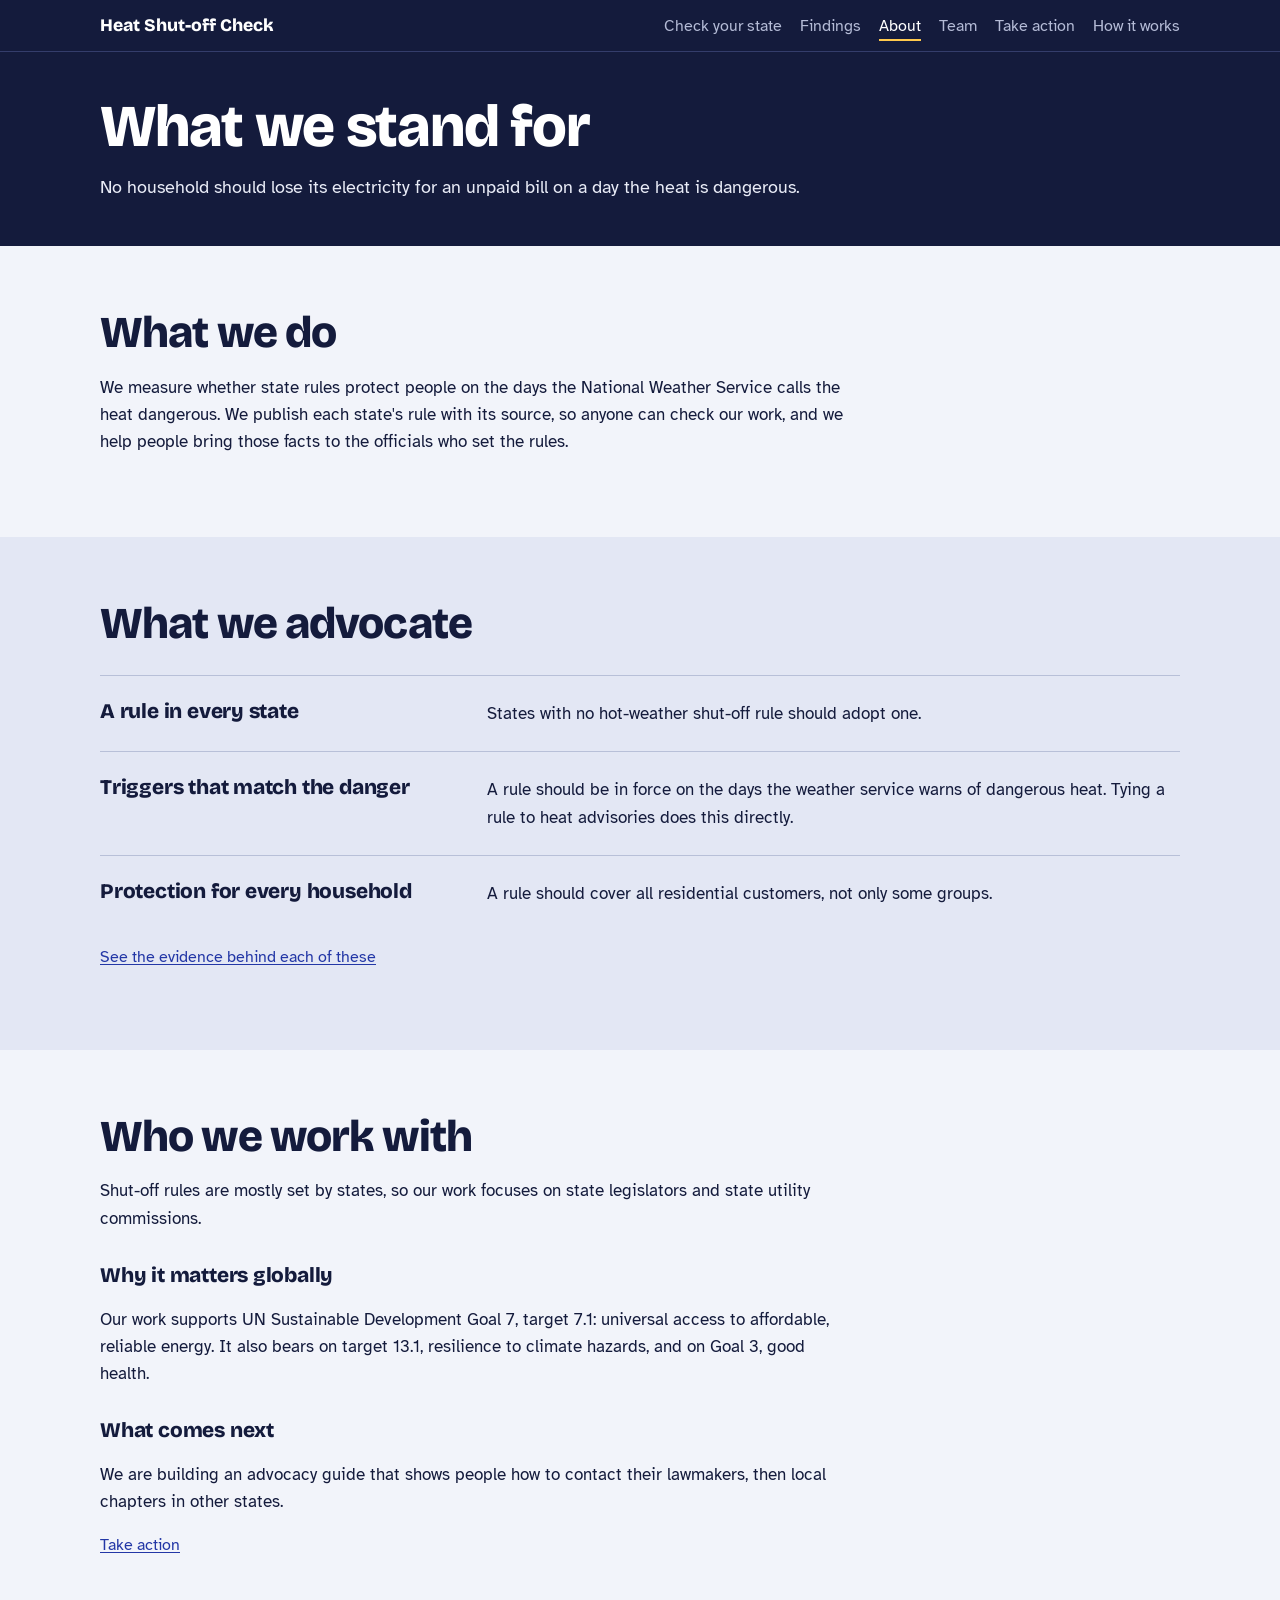
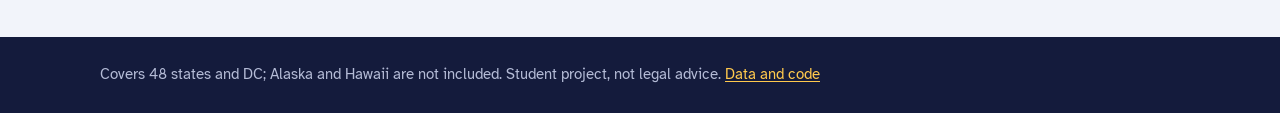
==== site/about.html @ 5e0dba44 "1" ====
<!doctype html>
<html lang="en">
<head>
<meta charset="utf-8">
<meta name="viewport" content="width=device-width, initial-scale=1">
<title>About | Heat Shut-off Check</title>
<meta name="description" content="What Heat Shut-off Check does and what it advocates: state rules that keep the power on during dangerous heat.">
<meta property="og:title" content="About | Heat Shut-off Check">
<meta property="og:description" content="What Heat Shut-off Check does and what it advocates: state rules that keep the power on during dangerous heat.">
<meta property="og:type" content="website">
<link rel="icon" href="data:image/svg+xml,%3Csvg xmlns='http://www.w3.org/2000/svg' viewBox='0 0 32 32'%3E%3Crect width='32' height='32' rx='6' fill='%23141B3C'/%3E%3Crect x='7' y='7' width='8' height='8' fill='%23FFC94D'/%3E%3Crect x='17' y='7' width='8' height='8' fill='%23343D6B'/%3E%3Crect x='7' y='17' width='8' height='8' fill='%23343D6B'/%3E%3Crect x='17' y='17' width='8' height='8' fill='%23FF6B4A'/%3E%3C/svg%3E">
<link rel="preconnect" href="https://fonts.googleapis.com">
<link rel="preconnect" href="https://fonts.gstatic.com" crossorigin>
<link href="https://fonts.googleapis.com/css2?family=Atkinson+Hyperlegible:ital,wght@0,400;0,700;1,400&family=Bricolage+Grotesque:opsz,wght@12..96,500;12..96,800&display=swap" rel="stylesheet">
<link rel="stylesheet" href="style.css">
</head>
<body>
<a class="skip" href="#main">Skip to content</a>
<div class="bar-top"><div class="wrap">
  <a class="brand" href="index.html">Heat Shut-off Check</a>
  <nav aria-label="Main"><ul>
    <li><a href="index.html">Check your state</a></li>
    <li><a href="findings.html">Findings</a></li>
    <li><a href="about.html" aria-current="page">About</a></li>
    <li><a href="team.html">Team</a></li>
    <li><a href="act.html">Take action</a></li>
    <li><a href="method.html">How it works</a></li>
  </ul></nav>
</div></div>

<header class="page-hero" id="main"><div class="wrap">
  <h1>What we stand for</h1>
  <p>No household should lose its electricity for an unpaid bill on a day the heat is dangerous.</p>
</div></header>
<main><section><div class="wrap">
  <h2>What we do</h2>
  <p>We measure whether state rules protect people on the days the National Weather Service calls the heat dangerous. We publish each state's rule with its source, so anyone can check our work, and we help people bring those facts to the officials who set the rules.</p>
</div></section>
<section class="tint"><div class="wrap">
  <h2>What we advocate</h2>
  <div class="fix"><h3>A rule in every state</h3><p>States with no hot-weather shut-off rule should adopt one.</p></div>
  <div class="fix"><h3>Triggers that match the danger</h3><p>A rule should be in force on the days the weather service warns of dangerous heat. Tying a rule to heat advisories does this directly.</p></div>
  <div class="fix"><h3>Protection for every household</h3><p>A rule should cover all residential customers, not only some groups.</p></div>
  <p class="note"><a href="findings.html">See the evidence behind each of these</a></p>
</div></section>
<section><div class="wrap">
  <h2>Who we work with</h2>
  <p>Shut-off rules are mostly set by states, so our work focuses on state legislators and state utility commissions.</p>
  <h3 style="margin-top:32px">Why it matters globally</h3>
  <p>Our work supports UN Sustainable Development Goal 7, target 7.1: universal access to affordable, reliable energy. It also bears on target 13.1, resilience to climate hazards, and on Goal 3, good health.</p>
  <h3 style="margin-top:32px">What comes next</h3>
  <p>We are building an advocacy guide that shows people how to contact their lawmakers, then local chapters in other states.</p>
  <p class="note"><a href="act.html">Take action</a></p>
</div></section>
</main>
<footer><div class="wrap">Covers 48 states and DC; Alaska and Hawaii are not included. Student project, not legal advice. <a href="https://github.com/TommyWang469/un-final-idea" rel="noopener">Data and code</a></div></footer>

</body>
</html>
---- site/style.css ----
:root {
  --night:#141B3C; --night-2:#1E2750; --unlit:#343D6B; --lit:#FFC94D; --gap:#FF6B4A;
  --paper:#F2F4FA; --tint:#E3E7F4; --ink:#141B3C; --ink-2:#4A5275; --line:#CDD3E4; --link:#2337A6; --card:#FFFFFF; --on-night:#E9ECF7; --on-night-2:#B4BBD6;
  --bar-ok:#D69A11; --bar-open:#D9411E;
  --display:"Bricolage Grotesque",system-ui,sans-serif; --body:"Atkinson Hyperlegible",system-ui,-apple-system,"Segoe UI",sans-serif;
  color-scheme:light;
}
* { box-sizing:border-box; }
[hidden] { display:none !important; }
html { scroll-behavior:smooth; }
body { margin:0; background:var(--paper); color:var(--ink); font:1.0625rem/1.6 var(--body); }
.wrap { max-width:1120px; margin:0 auto; padding:0 20px; }
h1, h2, h3 { font-family:var(--display); font-weight:800; line-height:1.06; letter-spacing:-.02em; margin:0; text-wrap:balance; }
h1 { font-size:clamp(2.3rem,5vw,3.7rem); color:#fff; }
h2 { font-size:clamp(1.8rem,4.5vw,2.75rem); max-width:22ch; }
h3 { font-size:1.3rem; line-height:1.2; letter-spacing:-.01em; }
p, li { max-width:68ch; }
a { color:var(--link); text-underline-offset:2px; }
:focus-visible { outline:3px solid var(--gap); outline-offset:2px; }
section { padding:64px 0; }
.skip { position:absolute; left:-999px; }
.skip:focus { left:12px; top:12px; background:#fff; padding:8px 12px; z-index:9; }
.note { margin-top:14px; font-size:.98rem; }

/* site bar */
.bar-top { background:var(--night); border-bottom:1px solid var(--unlit); }
.bar-top .wrap { display:flex; flex-wrap:wrap; align-items:center; justify-content:space-between; gap:6px 24px; padding-block:12px; }
.brand { font:800 1.1rem var(--display); color:#fff; text-decoration:none; }
nav ul { display:flex; flex-wrap:wrap; gap:4px 18px; margin:0; padding:0; list-style:none; }
nav a { color:var(--on-night-2); text-decoration:none; padding:3px 0; border-bottom:2px solid transparent; font-size:.98rem; }
nav a:hover, nav a[aria-current="page"] { color:#fff; border-bottom-color:var(--lit); }

/* hero */
.hero { background:var(--night); color:var(--on-night); padding:40px 0 52px; }
.page-hero { background:var(--night); padding:44px 0; color:var(--on-night); }
.page-hero p { margin:14px 0 0; font-size:1.15rem; }
.hero-grid { display:grid; grid-template-columns:minmax(0,5fr) minmax(0,7fr); gap:44px; align-items:center; }
.answer { font-size:1.25rem; line-height:1.4; margin:20px 0 0; }
.answer b { color:#fff; }
.find { margin-top:26px; }
.find label { display:block; font-weight:700; margin-bottom:6px; color:#fff; }
.find-row { display:flex; gap:8px; max-width:400px; }
input[type=search], input[type=text], select { font:inherit; padding:10px 12px; border-radius:4px; border:2px solid var(--line); background:var(--card); color:var(--ink); max-width:100%; }
.find input { flex:1; min-width:0; border-color:var(--lit); font-size:1.1rem; }
button { font:inherit; cursor:pointer; }
.go { padding:10px 18px; border:0; border-radius:4px; background:var(--lit); color:var(--night); font-weight:700; }
.go:hover { background:#FFD976; }
#msg { min-height:1.6em; margin:8px 0 0; font-size:.95rem; color:var(--on-night-2); }

.views { display:flex; gap:4px; margin-bottom:12px; }
.views button { padding:4px 12px; border:1px solid var(--unlit); border-radius:4px; background:transparent; color:var(--on-night-2); font-size:.92rem; }
.views button[aria-pressed="true"] { background:var(--unlit); color:#fff; }

/* map */
#mapView svg { display:block; width:100%; height:auto; overflow:visible; }
.st { cursor:pointer; transition:fill .5s, background-color .5s, color .5s, transform .12s; stroke:var(--night); stroke-width:.8; }
path.st.lit, circle.st.lit { fill:var(--lit); }
path.st.gap, circle.st.gap { fill:var(--gap); }
path.st.dark, circle.st.dark { fill:var(--unlit); }
path.st:hover, circle.st:hover { filter:brightness(1.18); }
path.st[aria-pressed="true"], circle.st[aria-pressed="true"] { stroke:#fff; stroke-width:2.5; paint-order:stroke; }
path.st:focus-visible, circle.st:focus-visible { outline:none; stroke:var(--gap); stroke-width:3; }
.lab { font:700 12px var(--body); text-anchor:middle; dominant-baseline:central; pointer-events:none; fill:var(--on-night); transition:fill .5s; }
.lab.onlight { fill:var(--night); }
.pre path.st:not(.off), .pre circle.st:not(.off) { fill:var(--lit); }
.pre .lab:not(.off) { fill:var(--night); }
#tip { position:fixed; z-index:5; background:#fff; color:var(--ink); padding:4px 9px; border-radius:4px; font-size:.88rem; pointer-events:none; box-shadow:0 2px 8px rgba(20,27,60,.4); max-width:240px; }

/* windows */
.block { display:grid; grid-template-columns:repeat(12,minmax(0,1fr)); gap:5px; }
.win { aspect-ratio:1; border:0; padding:0; border-radius:3px 3px 1px 1px; font:700 .78rem/1.05 var(--body); display:flex; flex-direction:column; align-items:center; justify-content:center; position:relative; }
.win small { font-weight:400; font-size:.68rem; }
.win:hover { transform:scale(1.1); z-index:1; }
.win[aria-pressed="true"] { outline:3px solid #fff; outline-offset:1px; z-index:2; }
.win.lit { background:var(--lit); color:var(--night); box-shadow:0 0 16px rgba(255,201,77,.4); }
.win.gap { background:var(--gap); color:var(--night); box-shadow:0 0 12px rgba(255,107,74,.3); }
.win.dark { background:var(--unlit); color:var(--on-night); }

.key { display:flex; flex-wrap:wrap; gap:6px 20px; margin:14px 0 0; padding:0; list-style:none; font-size:.92rem; color:var(--on-night-2); }
.key li { display:flex; align-items:center; gap:7px; }
.key i { width:14px; height:14px; border-radius:2px; flex:none; }
.hint { font-size:.92rem; color:var(--on-night-2); margin:8px 0 0; }

/* your state */
#detail { background:var(--night-2); color:var(--on-night); border-radius:6px; padding:22px 24px; margin-top:32px; border-left:6px solid var(--unlit); scroll-margin-top:16px; animation:rise .3s ease-out; }
#detail.lit { border-left-color:var(--lit); } #detail.gap { border-left-color:var(--gap); }
#detail h3 { color:#fff; font-size:1.7rem; }
#detail a { color:var(--lit); }
#detail p { margin:10px 0 0; }
#detail .big { font-size:1.15rem; }
@keyframes rise { from { opacity:0; transform:translateY(8px); } to { opacity:1; transform:none; } }
.split { display:flex; height:14px; border-radius:2px; overflow:hidden; background:var(--unlit); max-width:520px; margin-top:12px; }
.split i { display:block; }
.split .s { background:var(--lit); } .split .o { background:var(--gap); }
blockquote { margin:12px 0 0; padding:2px 0 2px 14px; border-left:2px solid var(--unlit); color:var(--on-night-2); max-width:68ch; }
.fine { font-size:.9rem; color:var(--on-night-2); }

/* facts and charts */
.facts { display:grid; grid-template-columns:repeat(3,minmax(0,1fr)); gap:36px; margin-top:32px; }
.fact b { display:block; font:800 clamp(2rem,4.4vw,3rem)/1.05 var(--display); letter-spacing:-.02em; margin-bottom:6px; }
.cases { display:grid; grid-template-columns:repeat(2,minmax(0,1fr)); gap:36px; margin-top:40px; padding-top:30px; border-top:1px solid var(--line); }
.cases p { margin:8px 0 0; }
.tint { background:var(--tint); }
.chart { margin-top:26px; }
.row { display:grid; grid-template-columns:130px minmax(0,1fr) 44px; gap:10px; align-items:center; padding:3px 0; font-size:.95rem; font-variant-numeric:tabular-nums; }
.row a { color:inherit; }
.row .val { text-align:right; font-weight:700; }
.track { display:flex; height:16px; }
.track i { display:block; height:100%; transform-origin:left; }
.track .s { background:var(--bar-ok); } .track .o { background:var(--bar-open); }
.track .old { background:#9AA3C2; }
.anim .track { width:0; transition:width .9s cubic-bezier(.2,.7,.2,1); }
.anim.in .track { width:var(--w); }
.ckey { display:flex; flex-wrap:wrap; gap:6px 20px; margin:12px 0 0; padding:0; list-style:none; font-size:.92rem; color:var(--ink-2); }
.ckey li { display:flex; align-items:center; gap:7px; } .ckey i { width:14px; height:14px; flex:none; border-radius:2px; }
.share { display:flex; height:46px; margin-top:24px; border-radius:3px; overflow:hidden; }
.share div { display:flex; align-items:center; padding-left:10px; font-weight:700; white-space:nowrap; overflow:hidden; color:#fff; }
.pair { display:grid; grid-template-columns:repeat(2,minmax(0,1fr)); gap:36px; margin-top:26px; }
.pair .row { grid-template-columns:64px minmax(0,1fr) 44px; }
.fix { display:grid; grid-template-columns:minmax(0,1fr) minmax(0,2fr); gap:8px 40px; padding:24px 0; border-top:1px solid #B8C0D8; }
.fix:first-of-type { margin-top:28px; }
.fix p { margin:0; }

/* table */
.controls { display:flex; flex-wrap:wrap; gap:12px 20px; margin:22px 0 10px; align-items:end; }
.controls label { display:flex; flex-direction:column; gap:3px; font-size:.92rem; font-weight:700; }
.controls select, .controls input { font-weight:400; padding:7px 10px; }
#count { margin:0 0 10px; color:var(--ink-2); font-size:.95rem; }
.link-btn { background:none; border:0; padding:0; color:var(--link); text-decoration:underline; }
.scroll { overflow-x:auto; background:var(--card); border:1px solid var(--line); border-radius:6px; }
table { border-collapse:collapse; width:100%; min-width:760px; font-size:.96rem; font-variant-numeric:tabular-nums; }
th, td { padding:9px 12px; text-align:right; border-bottom:1px solid var(--line); vertical-align:top; }
th:nth-child(-n+2), td:nth-child(-n+2) { text-align:left; }
th { background:var(--tint); }
tbody tr { cursor:pointer; } tbody tr:hover td { background:var(--paper); }
tr.sel td { background:#FFF3D1; }
tr:last-child td { border-bottom:0; }
.bar { display:flex; height:10px; border-radius:2px; overflow:hidden; min-width:2px; margin-top:6px; }
.bar .s { background:var(--bar-ok); } .bar .o { background:var(--bar-open); }
.tag { font-size:.78rem; padding:0 6px; border-radius:3px; background:var(--tint); color:var(--ink-2); white-space:nowrap; }

.team { display:grid; grid-template-columns:repeat(auto-fill,minmax(250px,1fr)); gap:32px; margin:0; padding:0; list-style:none; }
.team li { display:flex; gap:16px; align-items:flex-start; }
.face { width:72px; height:72px; flex:none; border-radius:4px; background:var(--lit); color:var(--night); display:grid; place-items:center; font:800 1.5rem var(--display); }
.team h3 { margin-top:4px; }
.team p { margin:4px 0 0; }
.team .role { color:var(--ink-2); }
ul.plain { padding-left:20px; margin:20px 0 0; } ul.plain li { margin-top:10px; }
details { border-top:1px solid var(--line); padding:14px 0; }
details:last-of-type { border-bottom:1px solid var(--line); }
summary { font:800 1.2rem var(--display); cursor:pointer; }
details ul { padding-left:20px; }
footer { background:var(--night); color:var(--on-night-2); padding:26px 0; font-size:.92rem; }
footer a { color:var(--lit); }

@media (max-width:860px) {
  .hero-grid, .facts, .cases, .fix, .pair { grid-template-columns:minmax(0,1fr); }
  .hero-grid { gap:28px; }
  .block { gap:3px; }
  .win { font-size:.62rem; } .win small { display:none; }
  .lab { font-size:15px; }
  section { padding:48px 0; }
  .facts { gap:24px; }
  .row { grid-template-columns:96px minmax(0,1fr) 40px; }
}
@media (prefers-reduced-motion:reduce) {
  html { scroll-behavior:auto; }
  .st, .lab, .anim .track { transition:none; }
  #detail { animation:none; }
}
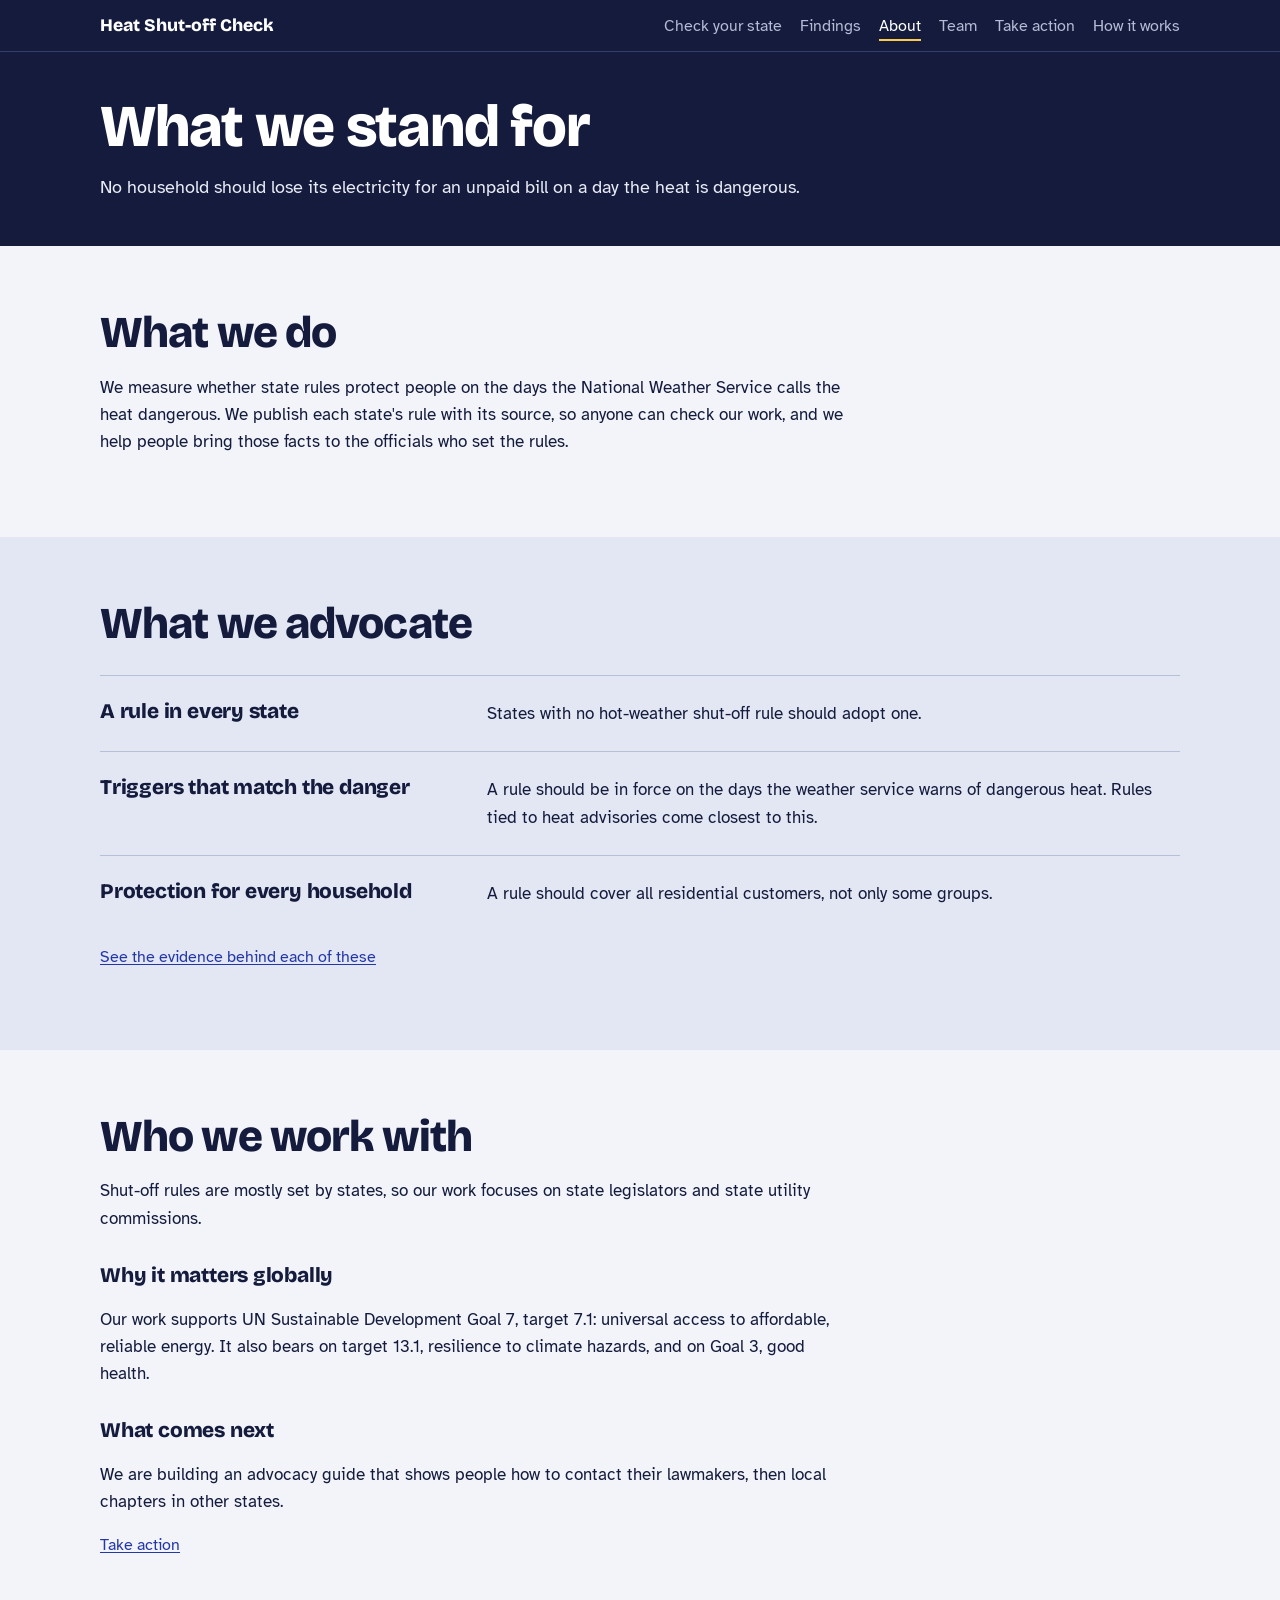
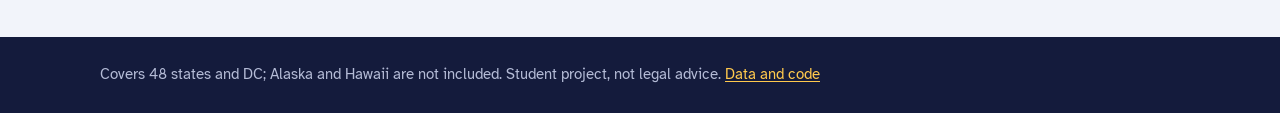
==== commit 15e8874e: "1" ====
--- a/site/about.html
+++ b/site/about.html
@@ -39,7 +39,7 @@
 <section class="tint"><div class="wrap">
   <h2>What we advocate</h2>
   <div class="fix"><h3>A rule in every state</h3><p>States with no hot-weather shut-off rule should adopt one.</p></div>
-  <div class="fix"><h3>Triggers that match the danger</h3><p>A rule should be in force on the days the weather service warns of dangerous heat. Tying a rule to heat advisories does this directly.</p></div>
+  <div class="fix"><h3>Triggers that match the danger</h3><p>A rule should be in force on the days the weather service warns of dangerous heat. Rules tied to heat advisories come closest to this.</p></div>
   <div class="fix"><h3>Protection for every household</h3><p>A rule should cover all residential customers, not only some groups.</p></div>
   <p class="note"><a href="findings.html">See the evidence behind each of these</a></p>
 </div></section>
--- a/site/style.css
+++ b/site/style.css
@@ -139,9 +139,9 @@
 .bar .s { background:var(--bar-ok); } .bar .o { background:var(--bar-open); }
 .tag { font-size:.78rem; padding:0 6px; border-radius:3px; background:var(--tint); color:var(--ink-2); white-space:nowrap; }
 
-.team { display:grid; grid-template-columns:repeat(auto-fill,minmax(250px,1fr)); gap:32px; margin:0; padding:0; list-style:none; }
+.team { display:grid; grid-template-columns:repeat(auto-fill,minmax(min(100%,460px),1fr)); gap:32px; margin:0; padding:0; list-style:none; }
 .team li { display:flex; gap:16px; align-items:flex-start; }
-.face { width:72px; height:72px; flex:none; border-radius:4px; background:var(--lit); color:var(--night); display:grid; place-items:center; font:800 1.5rem var(--display); }
+.face { width:150px; height:200px; object-fit:cover; flex:none; border-radius:4px; background:var(--lit); color:var(--night); display:grid; place-items:center; font:800 1.5rem var(--display); }
 .team h3 { margin-top:4px; }
 .team p { margin:4px 0 0; }
 .team .role { color:var(--ink-2); }
@@ -154,6 +154,7 @@
 footer a { color:var(--lit); }
 
 @media (max-width:860px) {
+  .team li { flex-direction:column; }
   .hero-grid, .facts, .cases, .fix, .pair { grid-template-columns:minmax(0,1fr); }
   .hero-grid { gap:28px; }
   .block { gap:3px; }
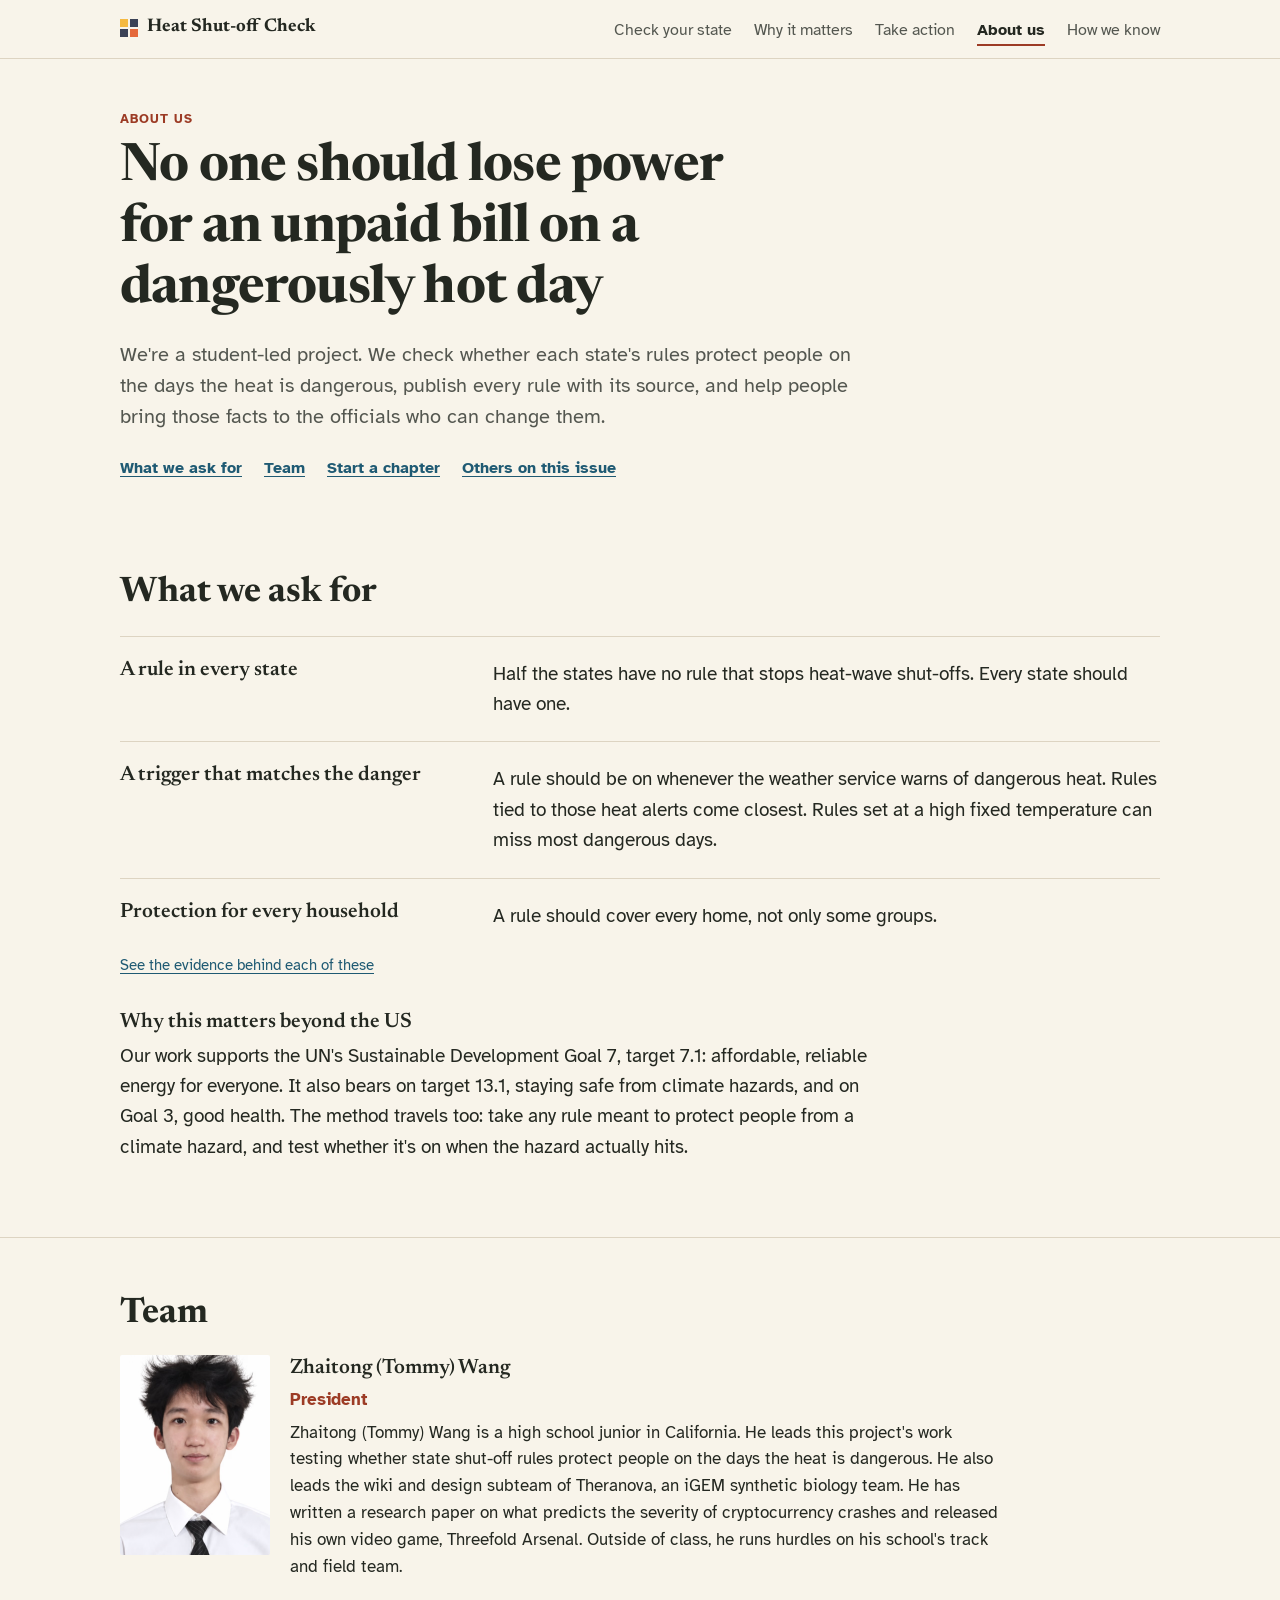
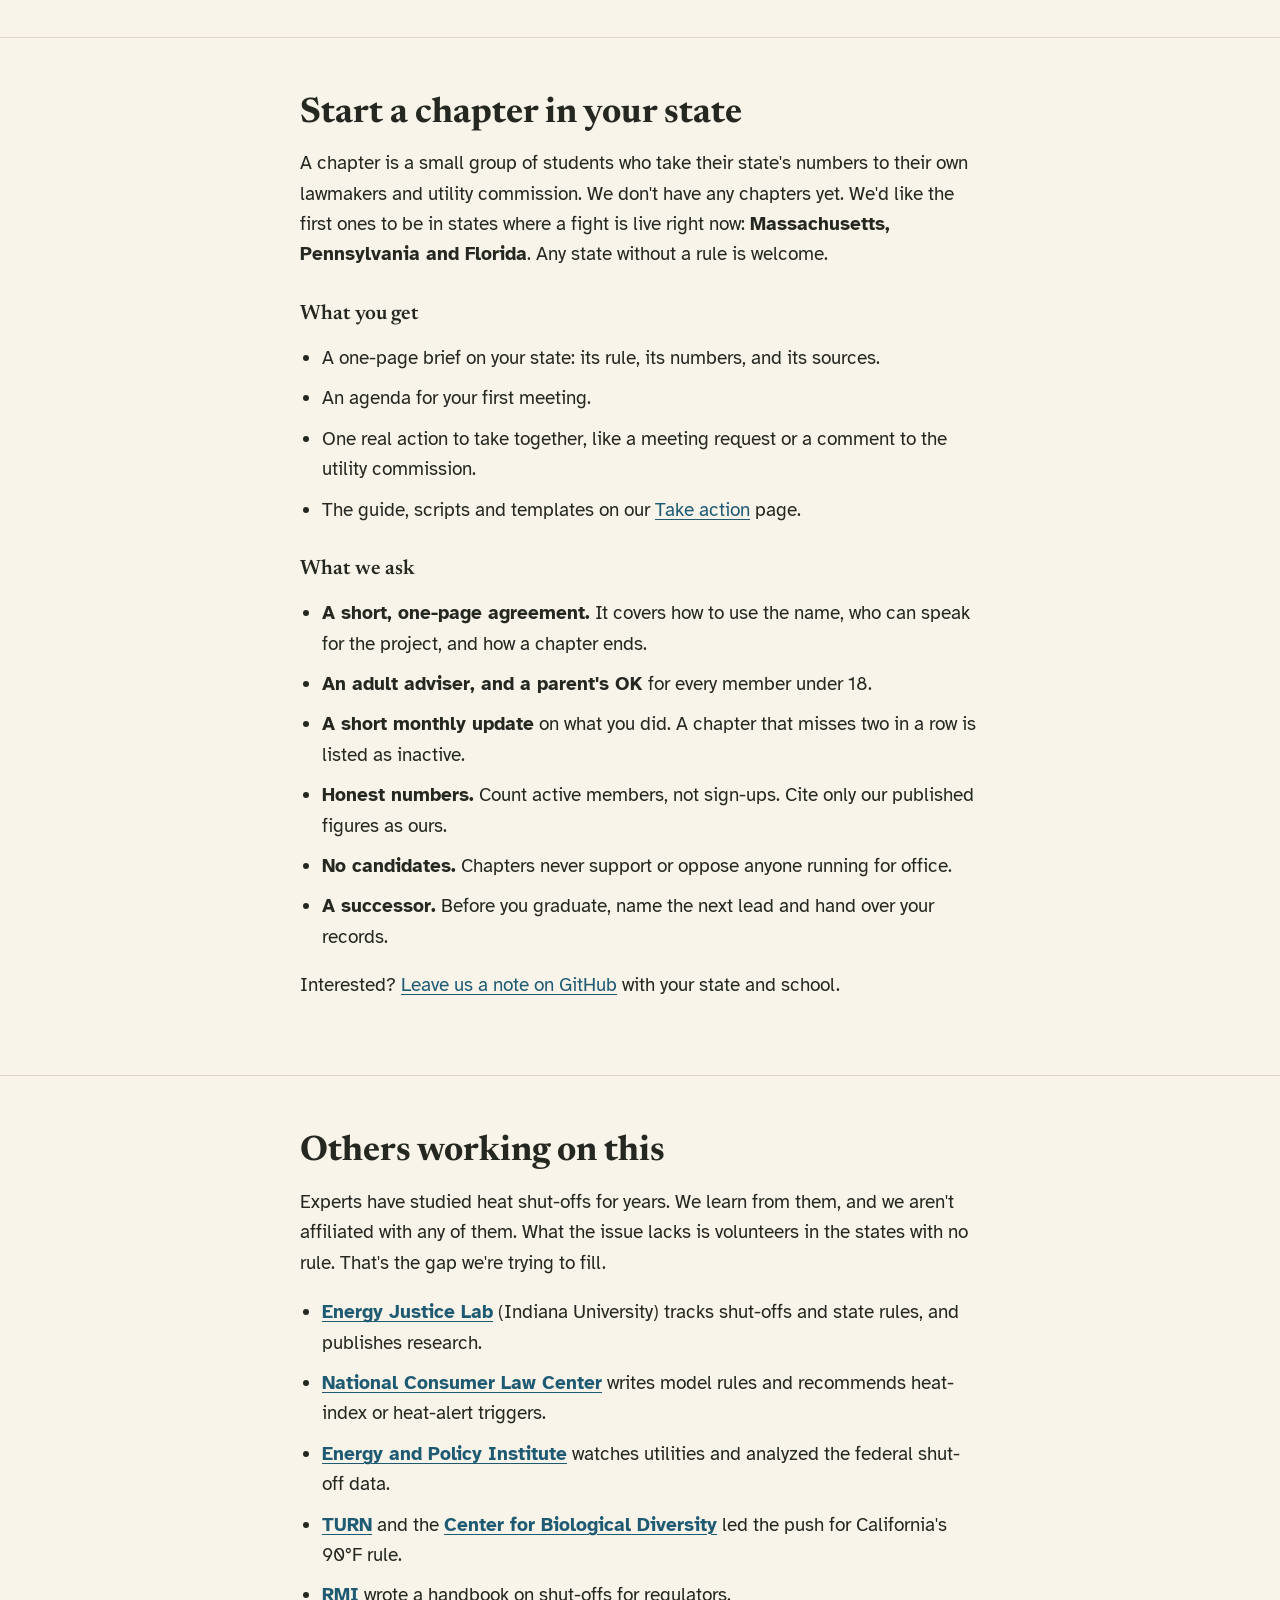
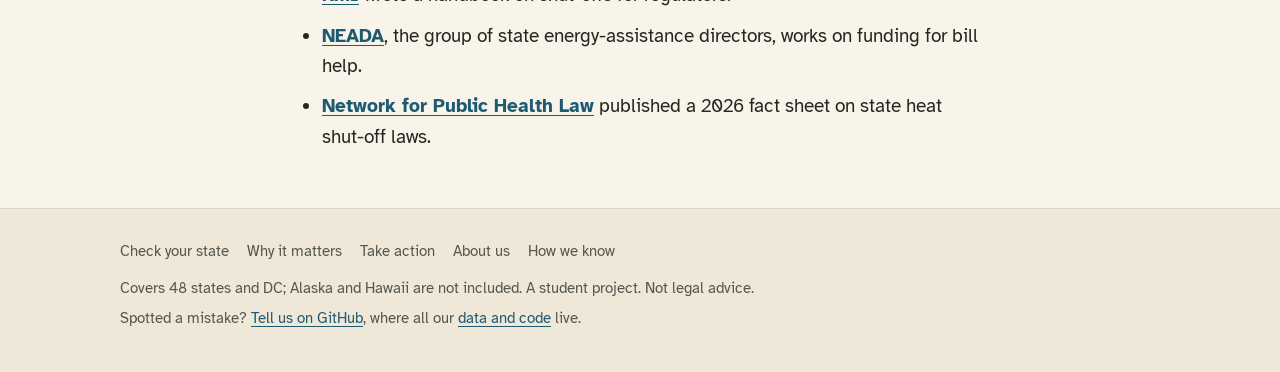
==== commit eb749655: "1" ====
--- a/site/about.html
+++ b/site/about.html
@@ -3,57 +3,107 @@
 <head>
 <meta charset="utf-8">
 <meta name="viewport" content="width=device-width, initial-scale=1">
-<title>About | Heat Shut-off Check</title>
-<meta name="description" content="What Heat Shut-off Check does and what it advocates: state rules that keep the power on during dangerous heat.">
-<meta property="og:title" content="About | Heat Shut-off Check">
-<meta property="og:description" content="What Heat Shut-off Check does and what it advocates: state rules that keep the power on during dangerous heat.">
+<title>About us | Heat Shut-off Check</title>
+<meta name="description" content="Who we are, what we advocate for, how to start a chapter in your state, and the groups already working on heat shut-offs.">
+<meta property="og:title" content="About us | Heat Shut-off Check">
+<meta property="og:description" content="Who we are, what we advocate for, how to start a chapter in your state, and the groups already working on heat shut-offs.">
 <meta property="og:type" content="website">
-<link rel="icon" href="data:image/svg+xml,%3Csvg xmlns='http://www.w3.org/2000/svg' viewBox='0 0 32 32'%3E%3Crect width='32' height='32' rx='6' fill='%23141B3C'/%3E%3Crect x='7' y='7' width='8' height='8' fill='%23FFC94D'/%3E%3Crect x='17' y='7' width='8' height='8' fill='%23343D6B'/%3E%3Crect x='7' y='17' width='8' height='8' fill='%23343D6B'/%3E%3Crect x='17' y='17' width='8' height='8' fill='%23FF6B4A'/%3E%3C/svg%3E">
+<link rel="icon" href="data:image/svg+xml,%3Csvg xmlns='http://www.w3.org/2000/svg' viewBox='0 0 32 32'%3E%3Crect width='32' height='32' rx='4' fill='%23171B2A'/%3E%3Crect x='7' y='7' width='8' height='8' fill='%23F5B940'/%3E%3Crect x='17' y='7' width='8' height='8' fill='%233B4256'/%3E%3Crect x='7' y='17' width='8' height='8' fill='%233B4256'/%3E%3Crect x='17' y='17' width='8' height='8' fill='%23E5683A'/%3E%3C/svg%3E">
 <link rel="preconnect" href="https://fonts.googleapis.com">
 <link rel="preconnect" href="https://fonts.gstatic.com" crossorigin>
-<link href="https://fonts.googleapis.com/css2?family=Atkinson+Hyperlegible:ital,wght@0,400;0,700;1,400&family=Bricolage+Grotesque:opsz,wght@12..96,500;12..96,800&display=swap" rel="stylesheet">
+<link href="https://fonts.googleapis.com/css2?family=Atkinson+Hyperlegible:ital,wght@0,400;0,700;1,400&family=Newsreader:opsz,wght@6..72,400;6..72,600;6..72,700&display=swap" rel="stylesheet">
 <link rel="stylesheet" href="style.css">
 </head>
 <body>
 <a class="skip" href="#main">Skip to content</a>
 <div class="bar-top"><div class="wrap">
-  <a class="brand" href="index.html">Heat Shut-off Check</a>
+  <a class="brand" href="index.html"><svg viewBox="0 0 18 18" aria-hidden="true"><rect width="8" height="8" fill="#F5B940"/><rect x="10" width="8" height="8" fill="#3B4256"/><rect y="10" width="8" height="8" fill="#3B4256"/><rect x="10" y="10" width="8" height="8" fill="#E5683A"/></svg>Heat Shut-off Check</a>
   <nav aria-label="Main"><ul>
     <li><a href="index.html">Check your state</a></li>
-    <li><a href="findings.html">Findings</a></li>
-    <li><a href="about.html" aria-current="page">About</a></li>
-    <li><a href="team.html">Team</a></li>
+    <li><a href="findings.html">Why it matters</a></li>
     <li><a href="act.html">Take action</a></li>
-    <li><a href="method.html">How it works</a></li>
+    <li><a href="about.html" aria-current="page">About us</a></li>
+    <li><a href="method.html">How we know</a></li>
   </ul></nav>
 </div></div>
 
-<header class="page-hero" id="main"><div class="wrap">
-  <h1>What we stand for</h1>
-  <p>No household should lose its electricity for an unpaid bill on a day the heat is dangerous.</p>
+<main id="main">
+<header class="page-head"><div class="wrap">
+  <p class="kicker">About us</p>
+  <h1>No one should lose power for an unpaid bill on a dangerously hot day</h1>
+  <p class="lede">We're a student-led project. We check whether each state's rules protect people on the days the heat is dangerous, publish every rule with its source, and help people bring those facts to the officials who can change them.</p>
+  <ul class="toc" aria-label="On this page">
+    <li><a href="#stand">What we ask for</a></li><li><a href="#team">Team</a></li><li><a href="#chapters">Start a chapter</a></li><li><a href="#others">Others on this issue</a></li>
+  </ul>
 </div></header>
-<main><section><div class="wrap">
-  <h2>What we do</h2>
-  <p>We measure whether state rules protect people on the days the National Weather Service calls the heat dangerous. We publish each state's rule with its source, so anyone can check our work, and we help people bring those facts to the officials who set the rules.</p>
-</div></section>
-<section class="tint"><div class="wrap">
-  <h2>What we advocate</h2>
-  <div class="fix"><h3>A rule in every state</h3><p>States with no hot-weather shut-off rule should adopt one.</p></div>
-  <div class="fix"><h3>Triggers that match the danger</h3><p>A rule should be in force on the days the weather service warns of dangerous heat. Rules tied to heat advisories come closest to this.</p></div>
-  <div class="fix"><h3>Protection for every household</h3><p>A rule should cover all residential customers, not only some groups.</p></div>
-  <p class="note"><a href="findings.html">See the evidence behind each of these</a></p>
-</div></section>
-<section><div class="wrap">
-  <h2>Who we work with</h2>
-  <p>Shut-off rules are mostly set by states, so our work focuses on state legislators and state utility commissions.</p>
-  <h3 style="margin-top:32px">Why it matters globally</h3>
-  <p>Our work supports UN Sustainable Development Goal 7, target 7.1: universal access to affordable, reliable energy. It also bears on target 13.1, resilience to climate hazards, and on Goal 3, good health.</p>
-  <h3 style="margin-top:32px">What comes next</h3>
-  <p>We are building an advocacy guide that shows people how to contact their lawmakers, then local chapters in other states.</p>
-  <p class="note"><a href="act.html">Take action</a></p>
-</div></section>
+
+<section id="stand">
+  <div class="wrap">
+    <h2>What we ask for</h2>
+    <div class="fix"><h3>A rule in every state</h3><p>Half the states have no rule that stops heat-wave shut-offs. Every state should have one.</p></div>
+    <div class="fix"><h3>A trigger that matches the danger</h3><p>A rule should be on whenever the weather service warns of dangerous heat. Rules tied to those heat alerts come closest. Rules set at a high fixed temperature can miss most dangerous days.</p></div>
+    <div class="fix"><h3>Protection for every household</h3><p>A rule should cover every home, not only some groups.</p></div>
+    <p class="note"><a href="findings.html">See the evidence behind each of these</a></p>
+    <h3>Why this matters beyond the US</h3>
+    <p>Our work supports the UN's Sustainable Development Goal 7, target 7.1: affordable, reliable energy for everyone. It also bears on target 13.1, staying safe from climate hazards, and on Goal 3, good health. The method travels too: take any rule meant to protect people from a climate hazard, and test whether it's on when the hazard actually hits.</p>
+  </div>
+</section>
+
+<section id="team">
+  <div class="wrap">
+    <h2>Team</h2>
+    <ul class="team" id="teamlist"></ul>
+  </div>
+</section>
+
+<section id="chapters">
+  <div class="wrap narrow">
+    <h2>Start a chapter in your state</h2>
+    <p>A chapter is a small group of students who take their state's numbers to their own lawmakers and utility commission. We don't have any chapters yet. We'd like the first ones to be in states where a fight is live right now: <b>Massachusetts, Pennsylvania and Florida</b>. Any state without a rule is welcome.</p>
+    <h3>What you get</h3>
+    <ul class="plain">
+      <li>A one-page brief on your state: its rule, its numbers, and its sources.</li>
+      <li>An agenda for your first meeting.</li>
+      <li>One real action to take together, like a meeting request or a comment to the utility commission.</li>
+      <li>The guide, scripts and templates on our <a href="act.html">Take action</a> page.</li>
+    </ul>
+    <h3>What we ask</h3>
+    <ul class="plain">
+      <li><b>A short, one-page agreement.</b> It covers how to use the name, who can speak for the project, and how a chapter ends.</li>
+      <li><b>An adult adviser, and a parent's OK</b> for every member under 18.</li>
+      <li><b>A short monthly update</b> on what you did. A chapter that misses two in a row is listed as inactive.</li>
+      <li><b>Honest numbers.</b> Count active members, not sign-ups. Cite only our published figures as ours.</li>
+      <li><b>No candidates.</b> Chapters never support or oppose anyone running for office.</li>
+      <li><b>A successor.</b> Before you graduate, name the next lead and hand over your records.</li>
+    </ul>
+    <p>Interested? <a href="https://github.com/TommyWang469/un-final-idea/issues" rel="noopener">Leave us a note on GitHub</a> with your state and school.</p>
+  </div>
+</section>
+
+<section id="others">
+  <div class="wrap narrow">
+    <h2>Others working on this</h2>
+    <p>Experts have studied heat shut-offs for years. We learn from them, and we aren't affiliated with any of them. What the issue lacks is volunteers in the states with no rule. That's the gap we're trying to fill.</p>
+    <ul class="plain">
+      <li><a href="https://utilitydisconnections.org/" rel="noopener"><b>Energy Justice Lab</b></a> (Indiana University) tracks shut-offs and state rules, and publishes research.</li>
+      <li><a href="https://www.nclc.org/" rel="noopener"><b>National Consumer Law Center</b></a> writes model rules and recommends heat-index or heat-alert triggers.</li>
+      <li><a href="https://energyandpolicy.org/" rel="noopener"><b>Energy and Policy Institute</b></a> watches utilities and analyzed the federal shut-off data.</li>
+      <li><a href="https://www.turn.org/" rel="noopener"><b>TURN</b></a> and the <a href="https://biologicaldiversity.org/" rel="noopener"><b>Center for Biological Diversity</b></a> led the push for California's 90°F rule.</li>
+      <li><a href="https://rmi.org/insight/disconnections-handbook" rel="noopener"><b>RMI</b></a> wrote a handbook on shut-offs for regulators.</li>
+      <li><a href="https://neada.org/" rel="noopener"><b>NEADA</b></a>, the group of state energy-assistance directors, works on funding for bill help.</li>
+      <li><a href="https://www.networkforphl.org/" rel="noopener"><b>Network for Public Health Law</b></a> published a 2026 fact sheet on state heat shut-off laws.</li>
+    </ul>
+  </div>
+</section>
 </main>
-<footer><div class="wrap">Covers 48 states and DC; Alaska and Hawaii are not included. Student project, not legal advice. <a href="https://github.com/TommyWang469/un-final-idea" rel="noopener">Data and code</a></div></footer>
-
+<footer><div class="wrap">
+  <nav aria-label="Footer"><ul>
+    <li><a href="index.html">Check your state</a></li><li><a href="findings.html">Why it matters</a></li><li><a href="act.html">Take action</a></li><li><a href="about.html">About us</a></li><li><a href="method.html">How we know</a></li>
+  </ul></nav>
+  <p>Covers 48 states and DC; Alaska and Hawaii are not included. A student project. Not legal advice.</p>
+  <p>Spotted a mistake? <a href="https://github.com/TommyWang469/un-final-idea/issues" rel="noopener">Tell us on GitHub</a>, where all our <a href="https://github.com/TommyWang469/un-final-idea" rel="noopener">data and code</a> live.</p>
+</div></footer>
+<script>document.documentElement.classList.add("js")</script>
+<script src="team.js"></script>
 </body>
 </html>
--- a/site/style.css
+++ b/site/style.css
@@ -1,171 +1,279 @@
+/* Heat Shut-off Check. One stylesheet, no build step.
+   Look: a printed civic explainer. Warm paper, a newsroom serif for headings, a high-legibility sans for reading.
+   The only dark band is the night map, where lit windows mean "protected". */
 :root {
-  --night:#141B3C; --night-2:#1E2750; --unlit:#343D6B; --lit:#FFC94D; --gap:#FF6B4A;
-  --paper:#F2F4FA; --tint:#E3E7F4; --ink:#141B3C; --ink-2:#4A5275; --line:#CDD3E4; --link:#2337A6; --card:#FFFFFF; --on-night:#E9ECF7; --on-night-2:#B4BBD6;
-  --bar-ok:#D69A11; --bar-open:#D9411E;
-  --display:"Bricolage Grotesque",system-ui,sans-serif; --body:"Atkinson Hyperlegible",system-ui,-apple-system,"Segoe UI",sans-serif;
+  --paper:#F8F4EA; --paper-2:#EFE8D8; --card:#FFFFFF;
+  --ink:#242821; --ink-2:#545750; --line:#DDD4C2;
+  --link:#1F5A73; --link-hover:#123D4F;
+  --heat:#9C3B25;            /* the one accent: headings marks, numbers that matter */
+  --marker:#FFD86B;          /* highlighter */
+  --night:#171B2A; --night-2:#222838; --on-night:#ECE7DD; --on-night-2:#B7B2A8;
+  --lit:#F5B940; --gap:#E5683A; --unlit:#3B4256;
+  --bar-ok:#C98E14; --bar-open:#C9431F; --bar-old:#A8A196;
+  --serif:"Newsreader", Georgia, "Times New Roman", serif;
+  --sans:"Atkinson Hyperlegible", system-ui, -apple-system, "Segoe UI", sans-serif;
   color-scheme:light;
 }
 * { box-sizing:border-box; }
 [hidden] { display:none !important; }
-html { scroll-behavior:smooth; }
-body { margin:0; background:var(--paper); color:var(--ink); font:1.0625rem/1.6 var(--body); }
-.wrap { max-width:1120px; margin:0 auto; padding:0 20px; }
-h1, h2, h3 { font-family:var(--display); font-weight:800; line-height:1.06; letter-spacing:-.02em; margin:0; text-wrap:balance; }
-h1 { font-size:clamp(2.3rem,5vw,3.7rem); color:#fff; }
-h2 { font-size:clamp(1.8rem,4.5vw,2.75rem); max-width:22ch; }
-h3 { font-size:1.3rem; line-height:1.2; letter-spacing:-.01em; }
-p, li { max-width:68ch; }
-a { color:var(--link); text-underline-offset:2px; }
-:focus-visible { outline:3px solid var(--gap); outline-offset:2px; }
-section { padding:64px 0; }
+html { scroll-behavior:smooth; -webkit-text-size-adjust:100%; }
+body { margin:0; background:var(--paper); color:var(--ink); font:1.1875rem/1.6 var(--sans); }
+.wrap { max-width:1080px; margin:0 auto; padding:0 20px; }
+.narrow { max-width:720px; }
+h1, h2, h3 { font-family:var(--serif); line-height:1.15; margin:0; text-wrap:balance; font-optical-sizing:auto; }
+h1 { font-size:clamp(2.1rem,5vw,3.3rem); font-weight:700; letter-spacing:-.015em; }
+h2 { font-size:clamp(1.6rem,3.6vw,2.2rem); font-weight:700; margin-bottom:.4em; max-width:26ch; }
+h3 { font-size:1.3rem; font-weight:600; margin:1.6em 0 .3em; }
+p, li, dd { max-width:65ch; }
+p { margin:0 0 1em; }
+a { color:var(--link); text-decoration-thickness:1px; text-underline-offset:3px; }
+a:hover { color:var(--link-hover); text-decoration-thickness:2px; }
+:focus-visible { outline:3px solid var(--heat); outline-offset:2px; }
+section { padding:56px 0; }
+section + section { border-top:1px solid var(--line); }
 .skip { position:absolute; left:-999px; }
 .skip:focus { left:12px; top:12px; background:#fff; padding:8px 12px; z-index:9; }
-.note { margin-top:14px; font-size:.98rem; }
-
-/* site bar */
-.bar-top { background:var(--night); border-bottom:1px solid var(--unlit); }
-.bar-top .wrap { display:flex; flex-wrap:wrap; align-items:center; justify-content:space-between; gap:6px 24px; padding-block:12px; }
-.brand { font:800 1.1rem var(--display); color:#fff; text-decoration:none; }
-nav ul { display:flex; flex-wrap:wrap; gap:4px 18px; margin:0; padding:0; list-style:none; }
-nav a { color:var(--on-night-2); text-decoration:none; padding:3px 0; border-bottom:2px solid transparent; font-size:.98rem; }
-nav a:hover, nav a[aria-current="page"] { color:#fff; border-bottom-color:var(--lit); }
-
-/* hero */
-.hero { background:var(--night); color:var(--on-night); padding:40px 0 52px; }
-.page-hero { background:var(--night); padding:44px 0; color:var(--on-night); }
-.page-hero p { margin:14px 0 0; font-size:1.15rem; }
+.small, .note { font-size:.95rem; color:var(--ink-2); }
+.kicker { font:700 .82rem/1.3 var(--sans); letter-spacing:.08em; text-transform:uppercase; color:var(--heat); margin:0 0 10px; }
+strong, b { font-weight:700; }
+
+/* highlighter: draws itself once when it scrolls into view */
+.mark { background:linear-gradient(transparent 55%, var(--marker) 55%, var(--marker) 92%, transparent 92%) no-repeat 0 0 / 100% 100%; padding:0 .1em; }
+.js .mark { background-size:0% 100%; transition:background-size .9s cubic-bezier(.3,.7,.3,1); }
+.js .mark.in { background-size:100% 100%; }
+
+/* top bar */
+.bar-top { background:var(--paper); border-bottom:1px solid var(--line); }
+.bar-top .wrap { display:flex; flex-wrap:wrap; align-items:baseline; justify-content:space-between; gap:6px 28px; padding-block:14px; }
+.brand { font:700 1.15rem var(--serif); color:var(--ink); text-decoration:none; display:inline-flex; align-items:center; gap:9px; }
+.brand svg { width:18px; height:18px; flex:none; position:relative; top:2px; }
+nav ul { display:flex; flex-wrap:wrap; gap:4px 22px; margin:0; padding:0; list-style:none; }
+nav a { color:var(--ink-2); text-decoration:none; padding:4px 0; font-size:1rem; border-bottom:2px solid transparent; }
+nav a:hover { color:var(--ink); border-bottom-color:var(--line); }
+nav a[aria-current="page"] { color:var(--ink); border-bottom-color:var(--heat); font-weight:700; }
+
+/* page openings */
+.page-head { padding:52px 0 36px; }
+.page-head h1 { max-width:20ch; }
+.page-head .lede { font-size:1.25rem; line-height:1.55; color:var(--ink-2); margin:18px 0 0; max-width:58ch; }
+.short { background:var(--card); border:1px solid var(--line); border-left:5px solid var(--heat); padding:20px 24px; margin-top:28px; max-width:720px; border-radius:2px; }
+.short h2 { font-size:1.15rem; font-family:var(--sans); letter-spacing:.06em; text-transform:uppercase; color:var(--heat); margin:0 0 8px; }
+.short ul { margin:0; padding-left:20px; }
+.short li { margin:6px 0; }
+.toc { margin:24px 0 0; padding:0; list-style:none; display:flex; flex-wrap:wrap; gap:6px 22px; font-size:1rem; }
+.toc a { font-weight:700; }
+
+/* hero (night map) */
+.hero { background:var(--night); color:var(--on-night); padding:44px 0 52px; }
+.hero h1 { color:#fff; max-width:16ch; }
 .hero-grid { display:grid; grid-template-columns:minmax(0,5fr) minmax(0,7fr); gap:44px; align-items:center; }
-.answer { font-size:1.25rem; line-height:1.4; margin:20px 0 0; }
-.answer b { color:#fff; }
-.find { margin-top:26px; }
+.answer { font-size:1.3rem; line-height:1.45; margin:20px 0 0; }
+.answer b { color:var(--lit); }
+.find { margin-top:28px; }
 .find label { display:block; font-weight:700; margin-bottom:6px; color:#fff; }
-.find-row { display:flex; gap:8px; max-width:400px; }
-input[type=search], input[type=text], select { font:inherit; padding:10px 12px; border-radius:4px; border:2px solid var(--line); background:var(--card); color:var(--ink); max-width:100%; }
+.find-row { display:flex; gap:8px; max-width:420px; }
+input[type=search], input[type=text], select { font:inherit; font-size:1rem; padding:10px 12px; border-radius:3px; border:2px solid var(--line); background:var(--card); color:var(--ink); max-width:100%; }
 .find input { flex:1; min-width:0; border-color:var(--lit); font-size:1.1rem; }
 button { font:inherit; cursor:pointer; }
-.go { padding:10px 18px; border:0; border-radius:4px; background:var(--lit); color:var(--night); font-weight:700; }
-.go:hover { background:#FFD976; }
-#msg { min-height:1.6em; margin:8px 0 0; font-size:.95rem; color:var(--on-night-2); }
+.go { padding:10px 20px; border:0; border-radius:3px; background:var(--lit); color:var(--night); font-weight:700; }
+.go:hover { background:#FFCB63; }
+#msg { min-height:1.6em; margin:8px 0 0; font-size:.98rem; color:var(--on-night-2); }
+.hero .hint { color:var(--on-night-2); font-size:.98rem; margin-top:18px; }
 
 .views { display:flex; gap:4px; margin-bottom:12px; }
-.views button { padding:4px 12px; border:1px solid var(--unlit); border-radius:4px; background:transparent; color:var(--on-night-2); font-size:.92rem; }
+.views button { padding:4px 12px; border:1px solid var(--unlit); border-radius:3px; background:transparent; color:var(--on-night-2); font-size:.95rem; }
 .views button[aria-pressed="true"] { background:var(--unlit); color:#fff; }
 
 /* map */
 #mapView svg { display:block; width:100%; height:auto; overflow:visible; }
-.st { cursor:pointer; transition:fill .5s, background-color .5s, color .5s, transform .12s; stroke:var(--night); stroke-width:.8; }
+.st { cursor:pointer; transition:fill .6s ease, transform .12s; stroke:var(--night); stroke-width:.8; }
 path.st.lit, circle.st.lit { fill:var(--lit); }
 path.st.gap, circle.st.gap { fill:var(--gap); }
 path.st.dark, circle.st.dark { fill:var(--unlit); }
-path.st:hover, circle.st:hover { filter:brightness(1.18); }
+path.st:hover, circle.st:hover { filter:brightness(1.15); }
 path.st[aria-pressed="true"], circle.st[aria-pressed="true"] { stroke:#fff; stroke-width:2.5; paint-order:stroke; }
-path.st:focus-visible, circle.st:focus-visible { outline:none; stroke:var(--gap); stroke-width:3; }
-.lab { font:700 12px var(--body); text-anchor:middle; dominant-baseline:central; pointer-events:none; fill:var(--on-night); transition:fill .5s; }
+path.st:focus-visible, circle.st:focus-visible { outline:none; stroke:#fff; stroke-width:3; }
+.lab { font:700 12px var(--sans); text-anchor:middle; dominant-baseline:central; pointer-events:none; fill:var(--on-night); transition:fill .6s; }
 .lab.onlight { fill:var(--night); }
 .pre path.st:not(.off), .pre circle.st:not(.off) { fill:var(--lit); }
 .pre .lab:not(.off) { fill:var(--night); }
-#tip { position:fixed; z-index:5; background:#fff; color:var(--ink); padding:4px 9px; border-radius:4px; font-size:.88rem; pointer-events:none; box-shadow:0 2px 8px rgba(20,27,60,.4); max-width:240px; }
-
-/* windows */
+/* a power cut is not a fade: the light stutters, then goes */
+.st.cut { animation:flicker .55s steps(1,end); }
+@keyframes flicker { 0% { fill:var(--lit); } 18% { fill:var(--unlit); } 30% { fill:var(--lit); } 48% { fill:var(--unlit); } 58% { fill:#C79A3A; } 70%,100% { fill:var(--unlit); } }
+#tip { position:fixed; z-index:5; background:#fff; color:var(--ink); padding:4px 9px; border-radius:3px; font-size:.9rem; pointer-events:none; box-shadow:0 2px 8px rgba(0,0,0,.35); max-width:240px; }
+
+/* windows view */
 .block { display:grid; grid-template-columns:repeat(12,minmax(0,1fr)); gap:5px; }
-.win { aspect-ratio:1; border:0; padding:0; border-radius:3px 3px 1px 1px; font:700 .78rem/1.05 var(--body); display:flex; flex-direction:column; align-items:center; justify-content:center; position:relative; }
+.win { aspect-ratio:1; border:0; padding:0; border-radius:2px 2px 1px 1px; font:700 .78rem/1.05 var(--sans); display:flex; flex-direction:column; align-items:center; justify-content:center; }
 .win small { font-weight:400; font-size:.68rem; }
-.win:hover { transform:scale(1.1); z-index:1; }
-.win[aria-pressed="true"] { outline:3px solid #fff; outline-offset:1px; z-index:2; }
-.win.lit { background:var(--lit); color:var(--night); box-shadow:0 0 16px rgba(255,201,77,.4); }
-.win.gap { background:var(--gap); color:var(--night); box-shadow:0 0 12px rgba(255,107,74,.3); }
+.win:hover { transform:scale(1.08); }
+.win[aria-pressed="true"] { outline:3px solid #fff; outline-offset:1px; }
+.win.lit { background:var(--lit); color:var(--night); }
+.win.gap { background:var(--gap); color:var(--night); }
 .win.dark { background:var(--unlit); color:var(--on-night); }
 
-.key { display:flex; flex-wrap:wrap; gap:6px 20px; margin:14px 0 0; padding:0; list-style:none; font-size:.92rem; color:var(--on-night-2); }
+.key { display:flex; flex-wrap:wrap; gap:6px 20px; margin:14px 0 0; padding:0; list-style:none; font-size:.95rem; color:var(--on-night-2); }
 .key li { display:flex; align-items:center; gap:7px; }
 .key i { width:14px; height:14px; border-radius:2px; flex:none; }
-.hint { font-size:.92rem; color:var(--on-night-2); margin:8px 0 0; }
 
 /* your state */
-#detail { background:var(--night-2); color:var(--on-night); border-radius:6px; padding:22px 24px; margin-top:32px; border-left:6px solid var(--unlit); scroll-margin-top:16px; animation:rise .3s ease-out; }
-#detail.lit { border-left-color:var(--lit); } #detail.gap { border-left-color:var(--gap); }
-#detail h3 { color:#fff; font-size:1.7rem; }
-#detail a { color:var(--lit); }
-#detail p { margin:10px 0 0; }
-#detail .big { font-size:1.15rem; }
+#detail { background:var(--paper); color:var(--ink); border-radius:3px; padding:26px 28px; margin-top:34px; border-top:6px solid var(--unlit); scroll-margin-top:16px; animation:rise .3s ease-out; }
+#detail.lit { border-top-color:var(--lit); } #detail.gap { border-top-color:var(--gap); }
+#detail h3 { font-size:1.9rem; margin:0; }
+#detail .rule { font-size:1.2rem; margin:6px 0 0; }
+#detail .cols { display:grid; grid-template-columns:minmax(0,1fr) minmax(0,1fr); gap:28px 40px; margin-top:20px; }
+#detail h4 { font:700 .85rem var(--sans); letter-spacing:.07em; text-transform:uppercase; color:var(--heat); margin:0 0 6px; }
+#detail p { margin:0 0 .7em; }
+#detail .act { display:inline-block; margin-top:6px; font-weight:700; }
 @keyframes rise { from { opacity:0; transform:translateY(8px); } to { opacity:1; transform:none; } }
-.split { display:flex; height:14px; border-radius:2px; overflow:hidden; background:var(--unlit); max-width:520px; margin-top:12px; }
+.split { display:flex; height:14px; border-radius:2px; overflow:hidden; background:var(--line); max-width:460px; margin:4px 0 10px; }
 .split i { display:block; }
-.split .s { background:var(--lit); } .split .o { background:var(--gap); }
-blockquote { margin:12px 0 0; padding:2px 0 2px 14px; border-left:2px solid var(--unlit); color:var(--on-night-2); max-width:68ch; }
-.fine { font-size:.9rem; color:var(--on-night-2); }
-
-/* facts and charts */
-.facts { display:grid; grid-template-columns:repeat(3,minmax(0,1fr)); gap:36px; margin-top:32px; }
-.fact b { display:block; font:800 clamp(2rem,4.4vw,3rem)/1.05 var(--display); letter-spacing:-.02em; margin-bottom:6px; }
-.cases { display:grid; grid-template-columns:repeat(2,minmax(0,1fr)); gap:36px; margin-top:40px; padding-top:30px; border-top:1px solid var(--line); }
-.cases p { margin:8px 0 0; }
-.tint { background:var(--tint); }
-.chart { margin-top:26px; }
-.row { display:grid; grid-template-columns:130px minmax(0,1fr) 44px; gap:10px; align-items:center; padding:3px 0; font-size:.95rem; font-variant-numeric:tabular-nums; }
+.split .s { background:var(--bar-ok); } .split .o { background:var(--bar-open); }
+blockquote { margin:12px 0 0; padding:2px 0 2px 16px; border-left:3px solid var(--line); color:var(--ink-2); max-width:65ch; font-size:1rem; }
+.fine { font-size:.95rem; color:var(--ink-2); }
+
+/* numbers and stories */
+.facts { display:grid; grid-template-columns:repeat(3,minmax(0,1fr)); gap:32px; margin:30px 0 8px; padding:0; list-style:none; }
+.facts li { border-top:2px solid var(--ink); padding-top:12px; }
+.facts b { display:block; font:700 clamp(1.9rem,4vw,2.6rem)/1.05 var(--serif); color:var(--heat); margin-bottom:6px; font-variant-numeric:lining-nums; }
+.story { margin:28px 0; padding-left:22px; border-left:3px solid var(--heat); max-width:65ch; }
+.story h3 { margin-top:0; }
+.story p { margin:.4em 0 0; }
+
+/* charts */
+.chart { margin-top:22px; max-width:760px; }
+.row { display:grid; grid-template-columns:140px minmax(0,1fr) 48px; gap:12px; align-items:center; padding:3px 0; font-size:1rem; font-variant-numeric:tabular-nums; }
 .row a { color:inherit; }
 .row .val { text-align:right; font-weight:700; }
 .track { display:flex; height:16px; }
-.track i { display:block; height:100%; transform-origin:left; }
+.track i { display:block; height:100%; }
 .track .s { background:var(--bar-ok); } .track .o { background:var(--bar-open); }
-.track .old { background:#9AA3C2; }
+.track .old { background:var(--bar-old); }
 .anim .track { width:0; transition:width .9s cubic-bezier(.2,.7,.2,1); }
 .anim.in .track { width:var(--w); }
-.ckey { display:flex; flex-wrap:wrap; gap:6px 20px; margin:12px 0 0; padding:0; list-style:none; font-size:.92rem; color:var(--ink-2); }
+.ckey { display:flex; flex-wrap:wrap; gap:6px 20px; margin:12px 0 0; padding:0; list-style:none; font-size:.95rem; color:var(--ink-2); }
 .ckey li { display:flex; align-items:center; gap:7px; } .ckey i { width:14px; height:14px; flex:none; border-radius:2px; }
-.share { display:flex; height:46px; margin-top:24px; border-radius:3px; overflow:hidden; }
+.share { display:flex; height:48px; margin-top:22px; border-radius:2px; overflow:hidden; max-width:760px; }
 .share div { display:flex; align-items:center; padding-left:10px; font-weight:700; white-space:nowrap; overflow:hidden; color:#fff; }
-.pair { display:grid; grid-template-columns:repeat(2,minmax(0,1fr)); gap:36px; margin-top:26px; }
-.pair .row { grid-template-columns:64px minmax(0,1fr) 44px; }
-.fix { display:grid; grid-template-columns:minmax(0,1fr) minmax(0,2fr); gap:8px 40px; padding:24px 0; border-top:1px solid #B8C0D8; }
-.fix:first-of-type { margin-top:28px; }
+.pair { display:grid; grid-template-columns:repeat(2,minmax(0,1fr)); gap:36px; margin-top:20px; max-width:860px; }
+.pair .row { grid-template-columns:70px minmax(0,1fr) 44px; }
+.pair h3 { margin-top:0; font-size:1.15rem; }
+
+/* numbered steps */
+ol.steps { list-style:none; counter-reset:step; margin:28px 0 0; padding:0; }
+ol.steps > li { counter-increment:step; position:relative; padding:0 0 30px 74px; max-width:none; }
+ol.steps > li::before { content:counter(step); position:absolute; left:0; top:-6px; font:700 2.8rem/1 var(--serif); color:var(--heat); width:56px; text-align:right; }
+ol.steps > li::after { content:""; position:absolute; left:73px; right:0; bottom:12px; border-bottom:1px solid var(--line); }
+ol.steps > li:last-child::after { display:none; }
+ol.steps h3 { margin:0 0 .3em; }
+ol.steps p, ol.steps ul { max-width:65ch; }
+
+/* three fixes / definition rows */
+.fix { display:grid; grid-template-columns:minmax(0,1fr) minmax(0,2fr); gap:6px 40px; padding:22px 0; border-top:1px solid var(--line); }
+.fix:first-of-type { margin-top:22px; }
+.fix h3 { margin:0; }
 .fix p { margin:0; }
 
+/* callouts */
+.help { background:#FFF1D6; border:1px solid #EBCB86; padding:18px 22px; border-radius:2px; max-width:720px; margin-top:28px; }
+.help h2 { font-size:1.2rem; margin:0 0 6px; max-width:none; }
+.help p:last-child { margin:0; }
+.script { background:var(--card); border:1px solid var(--line); padding:18px 22px; max-width:680px; font-size:1.05rem; border-radius:2px; }
+.script p:last-child { margin:0; }
+.fill { background:#FFF1D6; padding:0 .25em; border-radius:2px; font-style:italic; }
+table.simple { border-collapse:collapse; margin-top:16px; font-size:1rem; font-variant-numeric:tabular-nums; min-width:0; width:auto; }
+table.simple th, table.simple td { padding:7px 14px 7px 0; border-bottom:1px solid var(--line); text-align:left; }
+table.simple td.n, table.simple th.n { text-align:right; }
+table.simple th { background:none; font-weight:700; }
+.timeline { list-style:none; margin:24px 0 0; padding:0; border-left:2px solid var(--line); max-width:720px; }
+.timeline li { position:relative; padding:0 0 22px 24px; }
+.timeline li::before { content:""; position:absolute; left:-7px; top:9px; width:12px; height:12px; border-radius:50%; background:var(--paper); border:2px solid var(--heat); }
+.timeline time { display:block; font-weight:700; color:var(--heat); font-size:.95rem; }
+.bills { display:grid; grid-template-columns:repeat(2,minmax(0,1fr)); gap:28px 40px; margin-top:20px; }
+.bills h3 { margin:0 0 .2em; }
+.bills p { margin:.3em 0 0; }
+.status { display:inline-block; font-size:.85rem; font-weight:700; padding:1px 8px; border-radius:2px; background:var(--paper-2); color:var(--ink-2); }
+.status.live { background:#FFE3D6; color:#8E2A14; }
+
+/* details/accordions */
+details { border-top:1px solid var(--line); padding:14px 0; max-width:760px; }
+details:last-of-type { border-bottom:1px solid var(--line); }
+summary { font:600 1.2rem var(--serif); cursor:pointer; }
+summary::marker { color:var(--heat); }
+details > *:not(summary) { margin-top:12px; }
+details ul { padding-left:22px; }
+details li { margin:6px 0; }
+ul.plain { padding-left:22px; margin:16px 0 0; } ul.plain li { margin-top:10px; }
+
 /* table */
-.controls { display:flex; flex-wrap:wrap; gap:12px 20px; margin:22px 0 10px; align-items:end; }
-.controls label { display:flex; flex-direction:column; gap:3px; font-size:.92rem; font-weight:700; }
+.controls { display:flex; flex-wrap:wrap; gap:12px 20px; margin:20px 0 10px; align-items:end; }
+.controls label { display:flex; flex-direction:column; gap:3px; font-size:.95rem; font-weight:700; }
 .controls select, .controls input { font-weight:400; padding:7px 10px; }
-#count { margin:0 0 10px; color:var(--ink-2); font-size:.95rem; }
+#count { margin:0 0 10px; color:var(--ink-2); font-size:.98rem; }
 .link-btn { background:none; border:0; padding:0; color:var(--link); text-decoration:underline; }
-.scroll { overflow-x:auto; background:var(--card); border:1px solid var(--line); border-radius:6px; }
-table { border-collapse:collapse; width:100%; min-width:760px; font-size:.96rem; font-variant-numeric:tabular-nums; }
-th, td { padding:9px 12px; text-align:right; border-bottom:1px solid var(--line); vertical-align:top; }
-th:nth-child(-n+2), td:nth-child(-n+2) { text-align:left; }
-th { background:var(--tint); }
-tbody tr { cursor:pointer; } tbody tr:hover td { background:var(--paper); }
-tr.sel td { background:#FFF3D1; }
-tr:last-child td { border-bottom:0; }
-.bar { display:flex; height:10px; border-radius:2px; overflow:hidden; min-width:2px; margin-top:6px; }
+.scroll { overflow-x:auto; background:var(--card); border:1px solid var(--line); border-radius:2px; }
+#table table { border-collapse:collapse; width:100%; min-width:760px; font-size:1rem; font-variant-numeric:tabular-nums; }
+#table th, #table td { padding:9px 12px; text-align:right; border-bottom:1px solid var(--line); vertical-align:top; }
+#table th:nth-child(-n+2), #table td:nth-child(-n+2) { text-align:left; }
+#table th { background:var(--paper-2); font-size:.95rem; }
+#table tbody tr { cursor:pointer; } #table tbody tr:hover td { background:var(--paper); }
+#table tr.sel td { background:#FFF1D6; }
+#table tr:last-child td { border-bottom:0; }
+.bar { display:flex; height:10px; border-radius:1px; overflow:hidden; min-width:2px; margin-top:6px; }
 .bar .s { background:var(--bar-ok); } .bar .o { background:var(--bar-open); }
-.tag { font-size:.78rem; padding:0 6px; border-radius:3px; background:var(--tint); color:var(--ink-2); white-space:nowrap; }
-
-.team { display:grid; grid-template-columns:repeat(auto-fill,minmax(min(100%,460px),1fr)); gap:32px; margin:0; padding:0; list-style:none; }
-.team li { display:flex; gap:16px; align-items:flex-start; }
-.face { width:150px; height:200px; object-fit:cover; flex:none; border-radius:4px; background:var(--lit); color:var(--night); display:grid; place-items:center; font:800 1.5rem var(--display); }
-.team h3 { margin-top:4px; }
-.team p { margin:4px 0 0; }
-.team .role { color:var(--ink-2); }
-ul.plain { padding-left:20px; margin:20px 0 0; } ul.plain li { margin-top:10px; }
-details { border-top:1px solid var(--line); padding:14px 0; }
-details:last-of-type { border-bottom:1px solid var(--line); }
-summary { font:800 1.2rem var(--display); cursor:pointer; }
-details ul { padding-left:20px; }
-footer { background:var(--night); color:var(--on-night-2); padding:26px 0; font-size:.92rem; }
-footer a { color:var(--lit); }
+.tag { font-size:.8rem; padding:0 6px; border-radius:2px; background:var(--paper-2); color:var(--ink-2); white-space:nowrap; }
+
+/* team */
+.team { display:grid; grid-template-columns:repeat(auto-fill,minmax(min(100%,620px),1fr)); gap:32px; margin:20px 0 0; padding:0; list-style:none; }
+.team li { display:flex; gap:20px; align-items:flex-start; max-width:none; }
+.face { width:150px; height:200px; object-fit:cover; flex:none; border-radius:2px; background:var(--paper-2); color:var(--ink); display:grid; place-items:center; font:700 1.5rem var(--serif); }
+.team h3 { margin:2px 0 0; }
+.team p { margin:6px 0 0; font-size:1.05rem; }
+.team .role { color:var(--heat); font-weight:700; }
+
+footer { border-top:1px solid var(--line); background:var(--paper-2); color:var(--ink-2); padding:30px 0 36px; font-size:.95rem; margin-top:0; }
+footer p { margin:0 0 6px; }
+footer nav ul { gap:4px 18px; margin-bottom:12px; }
+footer nav a { font-size:.95rem; }
 
 @media (max-width:860px) {
-  .team li { flex-direction:column; }
-  .hero-grid, .facts, .cases, .fix, .pair { grid-template-columns:minmax(0,1fr); }
+  .hero-grid, .facts, .fix, .pair, .bills, #detail .cols { grid-template-columns:minmax(0,1fr); }
   .hero-grid { gap:28px; }
   .block { gap:3px; }
   .win { font-size:.62rem; } .win small { display:none; }
   .lab { font-size:15px; }
-  section { padding:48px 0; }
-  .facts { gap:24px; }
-  .row { grid-template-columns:96px minmax(0,1fr) 40px; }
+  section { padding:44px 0; }
+  .facts { gap:22px; }
+  .row { grid-template-columns:100px minmax(0,1fr) 42px; font-size:.95rem; }
+  .team li { flex-direction:column; }
+  ol.steps > li { padding-left:52px; }
+  ol.steps > li::before { font-size:2.1rem; width:38px; }
+  ol.steps > li::after { left:52px; }
+  #detail { padding:22px 18px; }
 }
 @media (prefers-reduced-motion:reduce) {
   html { scroll-behavior:auto; }
   .st, .lab, .anim .track { transition:none; }
+  .st.cut { animation:none; }
   #detail { animation:none; }
+  .js .mark { transition:none; background-size:100% 100%; }
 }
+
+/* arrival: the chosen state's row warms once, then settles */
+#table tr.sel.arrive td { animation:arrive 1.2s ease-out; }
+@keyframes arrive { from { background:#FFD86B; } to { background:#FFF1D6; } }
+
+/* checklist on the action guide: tick steps as you go (kept in this browser only) */
+.check { list-style:none; padding:0; margin:18px 0 0; max-width:720px; }
+.check li { max-width:none; }
+.check label { display:flex; gap:12px; align-items:flex-start; padding:10px 14px; border:1px solid var(--line); border-left:4px solid var(--line); background:var(--card); margin-top:8px; cursor:pointer; transition:border-color .15s; border-radius:2px; }
+.check input { width:20px; height:20px; margin-top:4px; accent-color:var(--heat); flex:none; }
+.check input:checked + span { color:var(--ink-2); text-decoration:line-through; text-decoration-color:var(--heat); }
+.check label:has(input:checked) { border-left-color:var(--heat); }
+summary { list-style:none; display:flex; gap:10px; align-items:baseline; }
+summary::-webkit-details-marker { display:none; }
+summary::before { content:"›"; color:var(--heat); font-weight:700; display:inline-block; transition:transform .12s; width:.6em; }
+details[open] > summary::before { transform:rotate(90deg); }
+@media (prefers-reduced-motion:reduce) { #table tr.sel.arrive td { animation:none; } summary::before, .check label { transition:none; } }
+ul.plain + p { margin-top:18px; }
+.ckey + .note { margin-top:10px; }
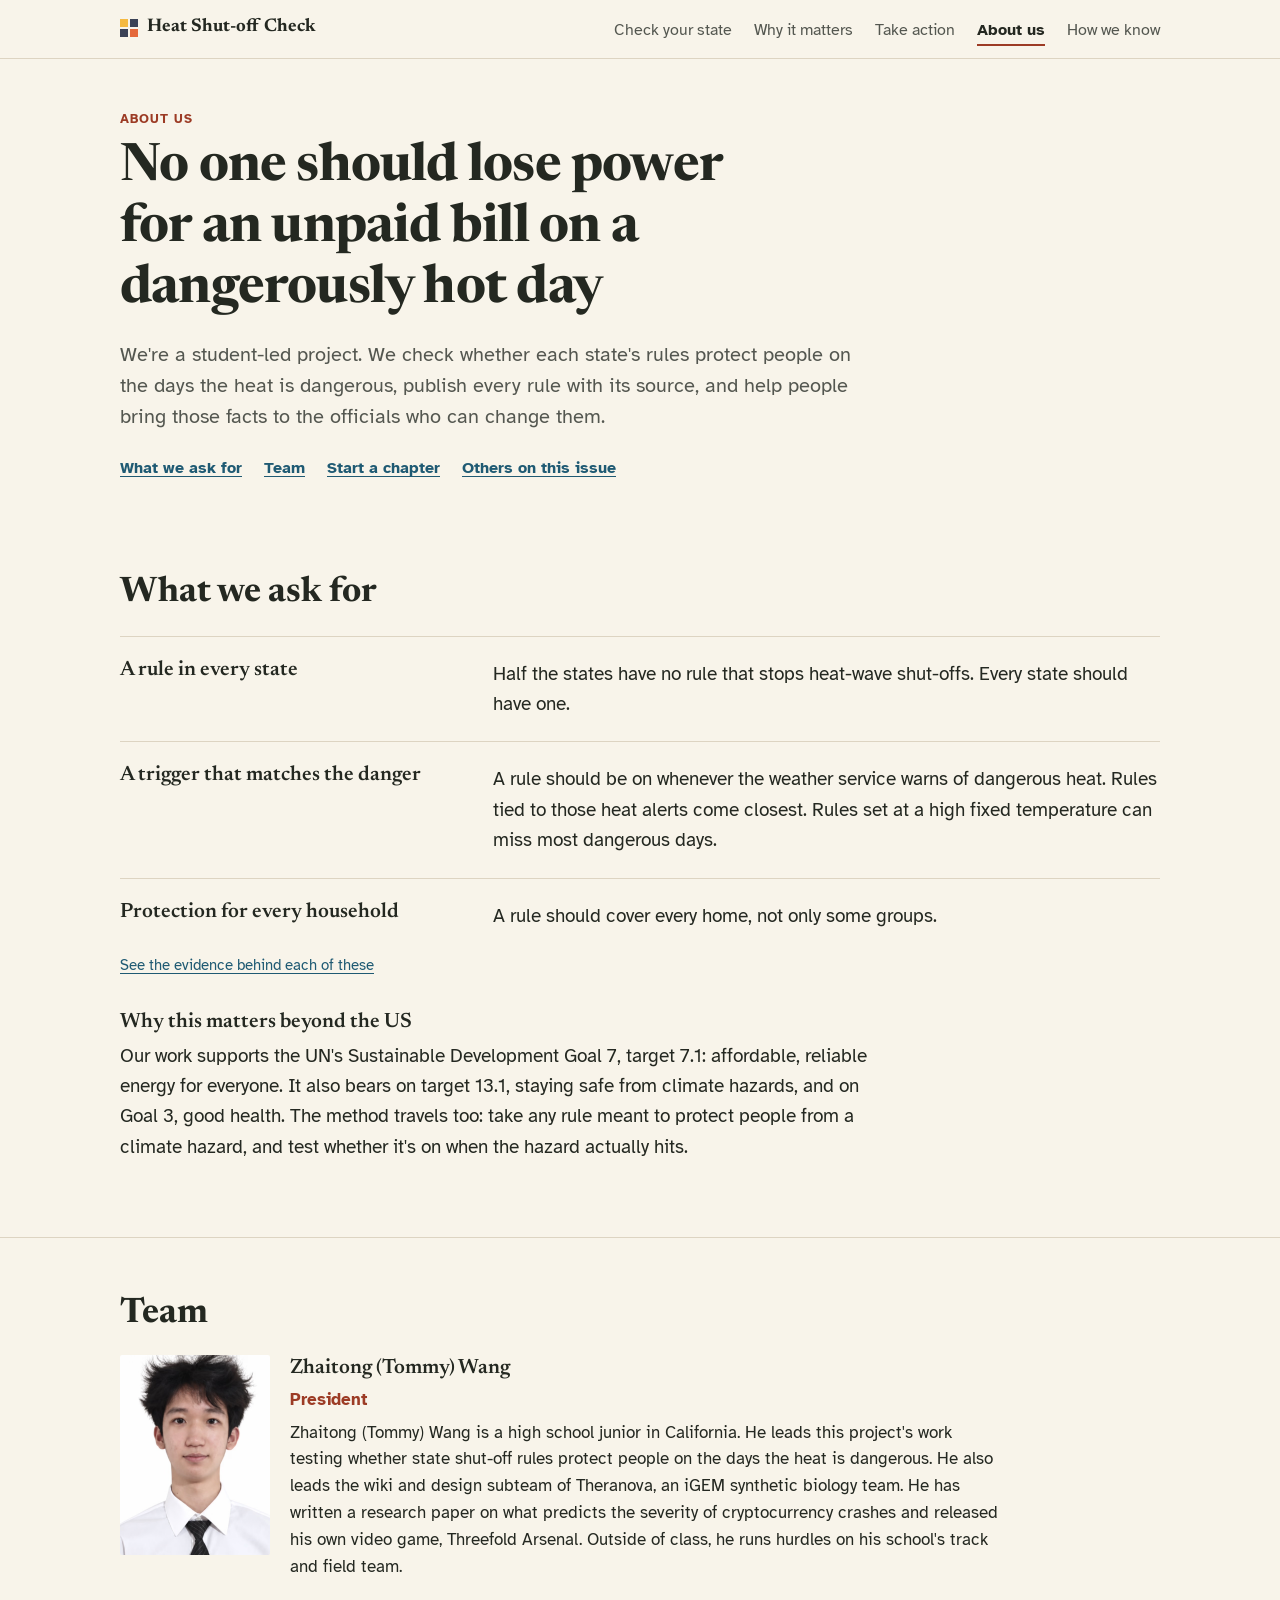
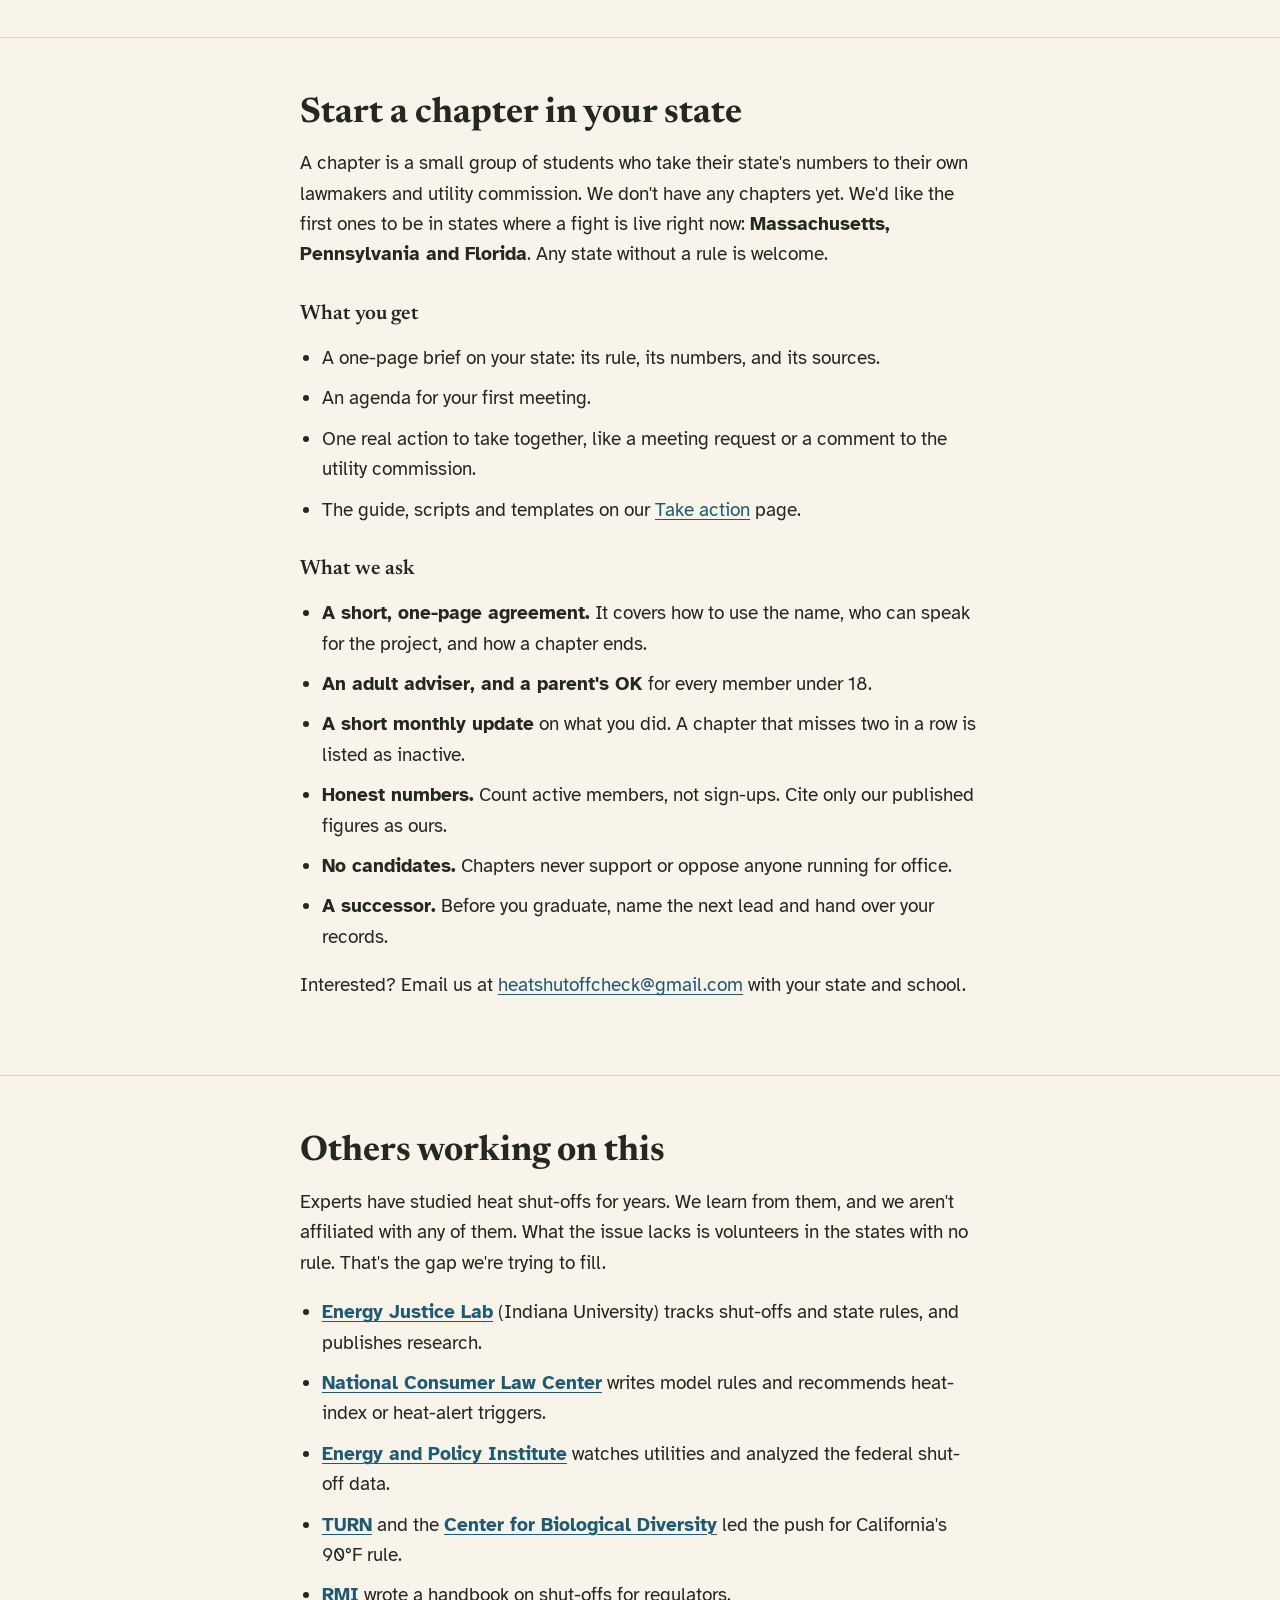
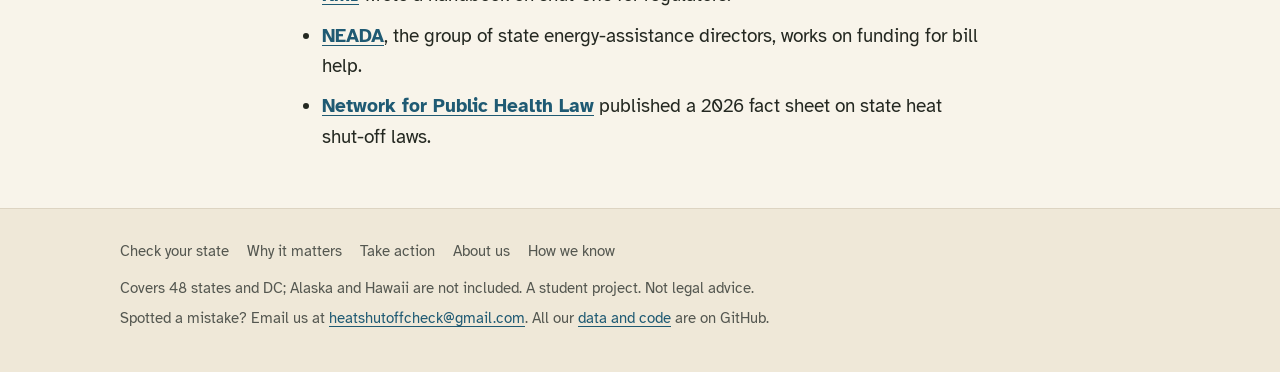
==== commit 8716e790: "1" ====
--- a/site/about.html
+++ b/site/about.html
@@ -76,7 +76,7 @@
       <li><b>No candidates.</b> Chapters never support or oppose anyone running for office.</li>
       <li><b>A successor.</b> Before you graduate, name the next lead and hand over your records.</li>
     </ul>
-    <p>Interested? <a href="https://github.com/TommyWang469/un-final-idea/issues" rel="noopener">Leave us a note on GitHub</a> with your state and school.</p>
+    <p>Interested? Email us at <a href="mailto:heatshutoffcheck@gmail.com">heatshutoffcheck@gmail.com</a> with your state and school.</p>
   </div>
 </section>
 
@@ -101,7 +101,7 @@
     <li><a href="index.html">Check your state</a></li><li><a href="findings.html">Why it matters</a></li><li><a href="act.html">Take action</a></li><li><a href="about.html">About us</a></li><li><a href="method.html">How we know</a></li>
   </ul></nav>
   <p>Covers 48 states and DC; Alaska and Hawaii are not included. A student project. Not legal advice.</p>
-  <p>Spotted a mistake? <a href="https://github.com/TommyWang469/un-final-idea/issues" rel="noopener">Tell us on GitHub</a>, where all our <a href="https://github.com/TommyWang469/un-final-idea" rel="noopener">data and code</a> live.</p>
+  <p>Spotted a mistake? Email us at <a href="mailto:heatshutoffcheck@gmail.com">heatshutoffcheck@gmail.com</a>. All our <a href="https://github.com/TommyWang469/un-final-idea" rel="noopener">data and code</a> are on GitHub.</p>
 </div></footer>
 <script>document.documentElement.classList.add("js")</script>
 <script src="team.js"></script>
--- a/site/style.css
+++ b/site/style.css
@@ -277,3 +277,4 @@
 @media (prefers-reduced-motion:reduce) { #table tr.sel.arrive td { animation:none; } summary::before, .check label { transition:none; } }
 ul.plain + p { margin-top:18px; }
 .ckey + .note { margin-top:10px; }
+.hero :focus-visible { outline-color:var(--lit); }
